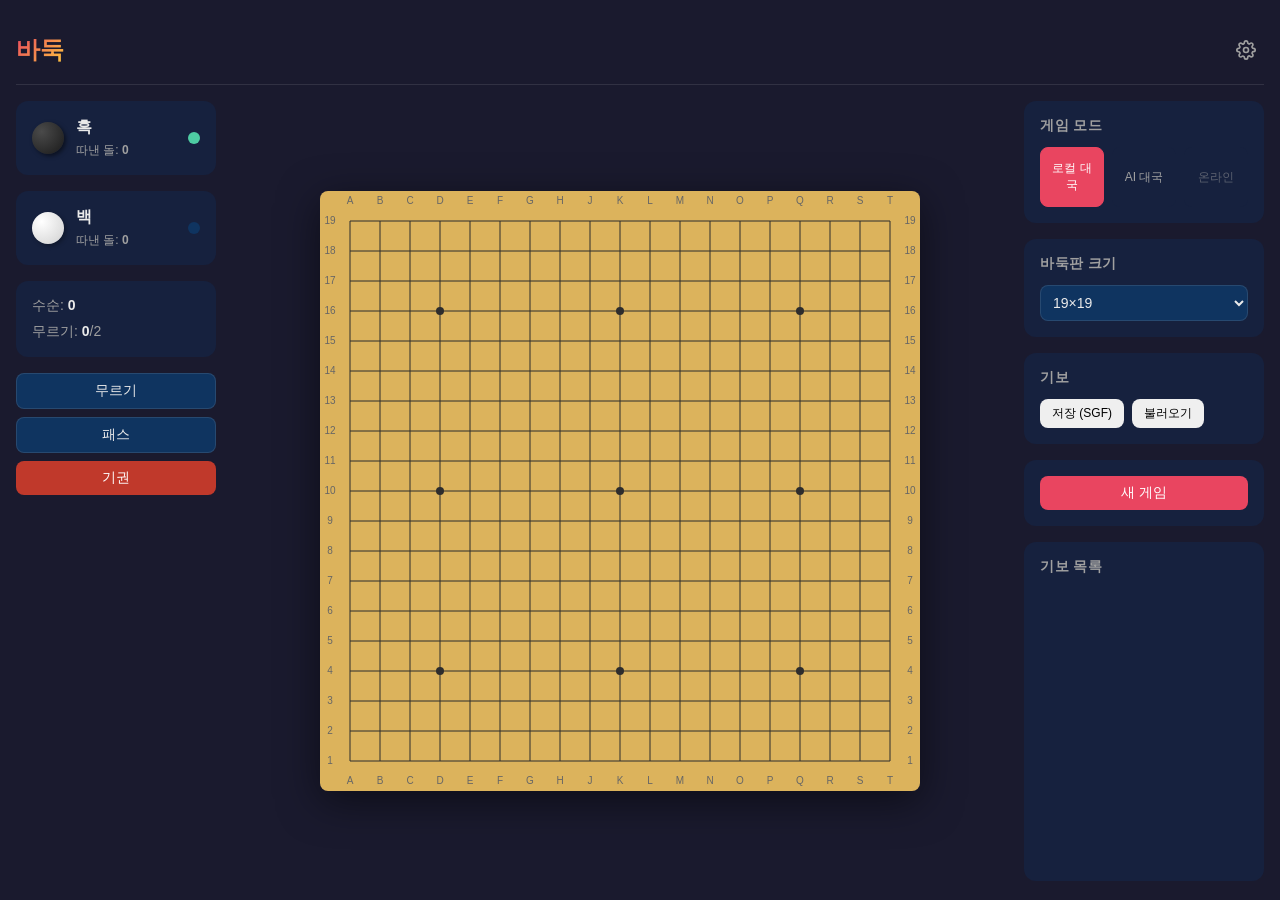
==== index.html @ ccc7e531 "Improve stone and capture sounds with Web Audio API - Replace basic audio file with Web Audio API sy" ====
<!DOCTYPE html>
<html lang="ko">
<head>
    <meta charset="UTF-8">
    <meta name="viewport" content="width=device-width, initial-scale=1.0">
    <title>바둑 - Baduk Online</title>
    <link rel="stylesheet" href="styles.css">
</head>
<body>
    <div class="container">
        <!-- Header -->
        <header class="header">
            <h1>바둑</h1>
            <div class="header-actions">
                <button id="btn-settings" class="btn btn-icon" title="설정">
                    <svg width="20" height="20" viewBox="0 0 24 24" fill="none" stroke="currentColor" stroke-width="2">
                        <circle cx="12" cy="12" r="3"></circle>
                        <path d="M19.4 15a1.65 1.65 0 0 0 .33 1.82l.06.06a2 2 0 0 1 0 2.83 2 2 0 0 1-2.83 0l-.06-.06a1.65 1.65 0 0 0-1.82-.33 1.65 1.65 0 0 0-1 1.51V21a2 2 0 0 1-2 2 2 2 0 0 1-2-2v-.09A1.65 1.65 0 0 0 9 19.4a1.65 1.65 0 0 0-1.82.33l-.06.06a2 2 0 0 1-2.83 0 2 2 0 0 1 0-2.83l.06-.06a1.65 1.65 0 0 0 .33-1.82 1.65 1.65 0 0 0-1.51-1H3a2 2 0 0 1-2-2 2 2 0 0 1 2-2h.09A1.65 1.65 0 0 0 4.6 9a1.65 1.65 0 0 0-.33-1.82l-.06-.06a2 2 0 0 1 0-2.83 2 2 0 0 1 2.83 0l.06.06a1.65 1.65 0 0 0 1.82.33H9a1.65 1.65 0 0 0 1-1.51V3a2 2 0 0 1 2-2 2 2 0 0 1 2 2v.09a1.65 1.65 0 0 0 1 1.51 1.65 1.65 0 0 0 1.82-.33l.06-.06a2 2 0 0 1 2.83 0 2 2 0 0 1 0 2.83l-.06.06a1.65 1.65 0 0 0-.33 1.82V9a1.65 1.65 0 0 0 1.51 1H21a2 2 0 0 1 2 2 2 2 0 0 1-2 2h-.09a1.65 1.65 0 0 0-1.51 1z"></path>
                    </svg>
                </button>
            </div>
        </header>

        <!-- Main Game Area -->
        <main class="main">
            <!-- Game Info Panel -->
            <aside class="panel panel-left">
                <div class="player-card player-black">
                    <div class="stone stone-black"></div>
                    <div class="player-info">
                        <span class="player-name">흑</span>
                        <span class="player-captures">따낸 돌: <strong id="black-captures">0</strong></span>
                    </div>
                    <div class="turn-indicator" id="black-turn"></div>
                </div>

                <div class="player-card player-white">
                    <div class="stone stone-white"></div>
                    <div class="player-info">
                        <span class="player-name">백</span>
                        <span class="player-captures">따낸 돌: <strong id="white-captures">0</strong></span>
                    </div>
                    <div class="turn-indicator" id="white-turn"></div>
                </div>

                <div class="game-info">
                    <p>수순: <strong id="move-count">0</strong></p>
                    <p>무르기: <strong id="undo-count">0</strong>/2</p>
                </div>

                <div class="game-actions">
                    <button id="btn-undo" class="btn btn-secondary">무르기</button>
                    <button id="btn-pass" class="btn btn-secondary">패스</button>
                    <button id="btn-resign" class="btn btn-danger">기권</button>
                </div>
            </aside>

            <!-- Board Container -->
            <div class="board-container">
                <canvas id="board-canvas"></canvas>
                <div id="board-overlay" class="board-overlay"></div>
            </div>

            <!-- Right Panel -->
            <aside class="panel panel-right">
                <div class="panel-section">
                    <h3>게임 모드</h3>
                    <div class="mode-buttons">
                        <button id="mode-local" class="btn btn-mode active">로컬 대국</button>
                        <button id="mode-ai" class="btn btn-mode">AI 대국</button>
                        <button id="mode-online" class="btn btn-mode" disabled>온라인</button>
                    </div>
                </div>

                <div class="panel-section">
                    <h3>바둑판 크기</h3>
                    <select id="board-size" class="select">
                        <option value="7">7×7</option>
                        <option value="9">9×9</option>
                        <option value="11">11×11</option>
                        <option value="13">13×13</option>
                        <option value="15">15×15</option>
                        <option value="17">17×17</option>
                        <option value="19" selected>19×19</option>
                    </select>
                </div>

                <div class="panel-section" id="ai-settings" style="display: none;">
                    <h3>AI 설정</h3>
                    <label class="label">난이도</label>
                    <select id="ai-level" class="select">
                        <option value="1">초급</option>
                        <option value="2">중급</option>
                        <option value="3">고급</option>
                    </select>
                    <label class="label">AI 색상</label>
                    <select id="ai-color" class="select">
                        <option value="white">백 (AI)</option>
                        <option value="black">흑 (AI)</option>
                    </select>
                </div>

                <div class="panel-section">
                    <h3>기보</h3>
                    <div class="sgf-actions">
                        <button id="btn-save-sgf" class="btn btn-sm">저장 (SGF)</button>
                        <button id="btn-load-sgf" class="btn btn-sm">불러오기</button>
                        <input type="file" id="sgf-file-input" accept=".sgf" style="display: none;">
                    </div>
                </div>

                <div class="panel-section">
                    <button id="btn-new-game" class="btn btn-primary btn-full">새 게임</button>
                </div>

                <!-- Move History -->
                <div class="panel-section move-history">
                    <h3>기보 목록</h3>
                    <div id="move-list" class="move-list"></div>
                </div>
            </aside>
        </main>

        <!-- Settings Modal -->
        <div id="settings-modal" class="modal">
            <div class="modal-content">
                <div class="modal-header">
                    <h2>설정</h2>
                    <button class="btn-close" id="close-settings">&times;</button>
                </div>
                <div class="modal-body">
                    <div class="setting-item">
                        <label>보드 테마</label>
                        <select id="board-theme" class="select">
                            <option value="classic">클래식</option>
                            <option value="dark">다크</option>
                            <option value="wood">원목</option>
                        </select>
                    </div>
                    <div class="setting-item">
                        <label>소리</label>
                        <input type="checkbox" id="sound-enabled" checked>
                    </div>
                    <div class="setting-item">
                        <label>좌표 표시</label>
                        <input type="checkbox" id="show-coordinates" checked>
                    </div>
                    <div class="setting-item">
                        <label>마지막 수 표시</label>
                        <input type="checkbox" id="show-last-move" checked>
                    </div>
                </div>
            </div>
        </div>

        <!-- Game Over Modal -->
        <div id="gameover-modal" class="modal">
            <div class="modal-content">
                <div class="modal-header">
                    <h2>게임 종료</h2>
                </div>
                <div class="modal-body">
                    <p id="gameover-message"></p>
                    <div class="score-display">
                        <div class="score-item">
                            <span class="stone stone-black"></span>
                            <span>흑: <strong id="black-score">0</strong></span>
                        </div>
                        <div class="score-item">
                            <span class="stone stone-white"></span>
                            <span>백: <strong id="white-score">0</strong></span>
                        </div>
                    </div>
                </div>
                <div class="modal-footer">
                    <button id="btn-rematch" class="btn btn-primary">다시 하기</button>
                    <button id="btn-close-gameover" class="btn btn-secondary">닫기</button>
                </div>
            </div>
        </div>

        <!-- Ad Modal (for undo > 2) -->
        <div id="ad-modal" class="modal">
            <div class="modal-content modal-ad">
                <div class="modal-header">
                    <h2>광고</h2>
                </div>
                <div class="modal-body">
                    <div class="ad-placeholder">
                        <p>광고 영역</p>
                        <p class="ad-timer">무르기까지 <span id="ad-countdown">5</span>초</p>
                    </div>
                </div>
            </div>
        </div>
    </div>

    <script src="js/game.js"></script>
    <script src="js/ai.js"></script>
    <script src="js/sgf.js"></script>
    <script src="js/online.js"></script>
    <script src="js/app.js"></script>
</body>
</html>
---- styles.css ----
/* Reset & Base */
* {
    margin: 0;
    padding: 0;
    box-sizing: border-box;
}

:root {
    --bg-primary: #1a1a2e;
    --bg-secondary: #16213e;
    --bg-card: #0f3460;
    --text-primary: #eaeaea;
    --text-secondary: #a0a0a0;
    --accent: #e94560;
    --accent-hover: #ff6b6b;
    --success: #4ecca3;
    --warning: #ffc93c;
    --board-color: #dcb35c;
    --board-line: #2d2d2d;
    --stone-black: #1a1a1a;
    --stone-white: #f5f5f5;
}

body {
    font-family: -apple-system, BlinkMacSystemFont, 'Segoe UI', Roboto, sans-serif;
    background: var(--bg-primary);
    color: var(--text-primary);
    min-height: 100vh;
    overflow-x: hidden;
}

.container {
    max-width: 1400px;
    margin: 0 auto;
    padding: 1rem;
}

/* Header */
.header {
    display: flex;
    justify-content: space-between;
    align-items: center;
    padding: 1rem 0;
    border-bottom: 1px solid rgba(255,255,255,0.1);
    margin-bottom: 1rem;
}

.header h1 {
    font-size: 1.5rem;
    font-weight: 700;
    background: linear-gradient(135deg, var(--accent), var(--warning));
    -webkit-background-clip: text;
    -webkit-text-fill-color: transparent;
    background-clip: text;
}

/* Buttons */
.btn {
    padding: 0.5rem 1rem;
    border: none;
    border-radius: 8px;
    font-size: 0.875rem;
    font-weight: 500;
    cursor: pointer;
    transition: all 0.2s ease;
    display: inline-flex;
    align-items: center;
    justify-content: center;
    gap: 0.5rem;
}

.btn-primary {
    background: var(--accent);
    color: white;
}

.btn-primary:hover {
    background: var(--accent-hover);
    transform: translateY(-1px);
}

.btn-secondary {
    background: var(--bg-card);
    color: var(--text-primary);
    border: 1px solid rgba(255,255,255,0.1);
}

.btn-secondary:hover {
    background: rgba(255,255,255,0.1);
}

.btn-danger {
    background: #c0392b;
    color: white;
}

.btn-danger:hover {
    background: #e74c3c;
}

.btn-icon {
    background: transparent;
    color: var(--text-secondary);
    padding: 0.5rem;
}

.btn-icon:hover {
    color: var(--text-primary);
}

.btn-mode {
    background: var(--bg-secondary);
    color: var(--text-secondary);
    border: 1px solid transparent;
    flex: 1;
    padding: 0.75rem 0.5rem;
    font-size: 0.75rem;
}

.btn-mode.active {
    background: var(--accent);
    color: white;
    border-color: var(--accent);
}

.btn-mode:disabled {
    opacity: 0.5;
    cursor: not-allowed;
}

.btn-sm {
    padding: 0.375rem 0.75rem;
    font-size: 0.75rem;
}

.btn-full {
    width: 100%;
}

/* Main Layout */
.main {
    display: grid;
    grid-template-columns: 200px 1fr 240px;
    gap: 1.5rem;
    min-height: calc(100vh - 120px);
}

@media (max-width: 1024px) {
    .main {
        grid-template-columns: 1fr;
    }

    .panel-left, .panel-right {
        order: 1;
    }

    .board-container {
        order: 0;
    }
}

/* Panels */
.panel {
    display: flex;
    flex-direction: column;
    gap: 1rem;
}

.panel-section {
    background: var(--bg-secondary);
    border-radius: 12px;
    padding: 1rem;
}

.panel-section h3 {
    font-size: 0.875rem;
    color: var(--text-secondary);
    margin-bottom: 0.75rem;
    text-transform: uppercase;
    letter-spacing: 0.5px;
}

/* Player Cards */
.player-card {
    display: flex;
    align-items: center;
    gap: 0.75rem;
    padding: 1rem;
    background: var(--bg-secondary);
    border-radius: 12px;
    position: relative;
}

.player-card.active {
    border: 2px solid var(--accent);
}

.stone {
    width: 32px;
    height: 32px;
    border-radius: 50%;
    flex-shrink: 0;
}

.stone-black {
    background: radial-gradient(circle at 30% 30%, #4a4a4a, var(--stone-black));
    box-shadow: 2px 2px 4px rgba(0,0,0,0.5);
}

.stone-white {
    background: radial-gradient(circle at 30% 30%, #ffffff, #d0d0d0);
    box-shadow: 2px 2px 4px rgba(0,0,0,0.3);
}

.player-info {
    display: flex;
    flex-direction: column;
    gap: 0.25rem;
}

.player-name {
    font-weight: 600;
    font-size: 1rem;
}

.player-captures {
    font-size: 0.75rem;
    color: var(--text-secondary);
}

.turn-indicator {
    position: absolute;
    right: 1rem;
    width: 12px;
    height: 12px;
    border-radius: 50%;
    background: var(--bg-card);
}

.turn-indicator.active {
    background: var(--success);
    animation: pulse 1.5s ease-in-out infinite;
}

@keyframes pulse {
    0%, 100% { opacity: 1; }
    50% { opacity: 0.5; }
}

/* Game Info */
.game-info {
    background: var(--bg-secondary);
    border-radius: 12px;
    padding: 1rem;
}

.game-info p {
    font-size: 0.875rem;
    color: var(--text-secondary);
    margin-bottom: 0.5rem;
}

.game-info p:last-child {
    margin-bottom: 0;
}

.game-info strong {
    color: var(--text-primary);
}

/* Game Actions */
.game-actions {
    display: flex;
    flex-direction: column;
    gap: 0.5rem;
}

/* Mode Buttons */
.mode-buttons {
    display: flex;
    gap: 0.5rem;
}

/* Select */
.select {
    width: 100%;
    padding: 0.5rem;
    background: var(--bg-card);
    border: 1px solid rgba(255,255,255,0.1);
    border-radius: 8px;
    color: var(--text-primary);
    font-size: 0.875rem;
    cursor: pointer;
}

.select:focus {
    outline: none;
    border-color: var(--accent);
}

.label {
    display: block;
    font-size: 0.75rem;
    color: var(--text-secondary);
    margin-bottom: 0.5rem;
    margin-top: 0.75rem;
}

/* SGF Actions */
.sgf-actions {
    display: flex;
    gap: 0.5rem;
}

/* Move History */
.move-history {
    flex: 1;
    min-height: 200px;
    max-height: 400px;
}

.move-list {
    max-height: 300px;
    overflow-y: auto;
    font-family: 'Consolas', monospace;
    font-size: 0.75rem;
    line-height: 1.6;
    color: var(--text-secondary);
}

.move-list .move-item {
    padding: 0.25rem 0.5rem;
    border-radius: 4px;
    cursor: pointer;
}

.move-list .move-item:hover {
    background: rgba(255,255,255,0.05);
}

.move-list .move-item.black {
    color: #888;
}

.move-list .move-item.white {
    color: #ccc;
}

/* Board Container */
.board-container {
    display: flex;
    justify-content: center;
    align-items: center;
    position: relative;
}

#board-canvas {
    border-radius: 8px;
    box-shadow: 0 10px 40px rgba(0,0,0,0.5);
}

.board-overlay {
    position: absolute;
    top: 0;
    left: 0;
    width: 100%;
    height: 100%;
    pointer-events: none;
}

/* Modals */
.modal {
    display: none;
    position: fixed;
    top: 0;
    left: 0;
    width: 100%;
    height: 100%;
    background: rgba(0,0,0,0.7);
    z-index: 1000;
    justify-content: center;
    align-items: center;
}

.modal.show {
    display: flex;
}

.modal-content {
    background: var(--bg-secondary);
    border-radius: 16px;
    width: 90%;
    max-width: 400px;
    overflow: hidden;
}

.modal-header {
    display: flex;
    justify-content: space-between;
    align-items: center;
    padding: 1rem 1.5rem;
    border-bottom: 1px solid rgba(255,255,255,0.1);
}

.modal-header h2 {
    font-size: 1.125rem;
}

.btn-close {
    background: none;
    border: none;
    color: var(--text-secondary);
    font-size: 1.5rem;
    cursor: pointer;
    line-height: 1;
}

.btn-close:hover {
    color: var(--text-primary);
}

.modal-body {
    padding: 1.5rem;
}

.modal-footer {
    padding: 1rem 1.5rem;
    border-top: 1px solid rgba(255,255,255,0.1);
    display: flex;
    gap: 0.75rem;
    justify-content: flex-end;
}

/* Settings */
.setting-item {
    display: flex;
    justify-content: space-between;
    align-items: center;
    padding: 0.75rem 0;
    border-bottom: 1px solid rgba(255,255,255,0.05);
}

.setting-item:last-child {
    border-bottom: none;
}

.setting-item label {
    font-size: 0.875rem;
}

.setting-item .select {
    width: auto;
    min-width: 120px;
}

.setting-item input[type="checkbox"] {
    width: 20px;
    height: 20px;
    cursor: pointer;
}

/* Score Display */
.score-display {
    display: flex;
    justify-content: center;
    gap: 3rem;
    margin-top: 1.5rem;
}

.score-item {
    display: flex;
    align-items: center;
    gap: 0.75rem;
    font-size: 1.125rem;
}

.score-item .stone {
    width: 24px;
    height: 24px;
}

/* Ad Modal */
.modal-ad {
    max-width: 500px;
}

.ad-placeholder {
    background: var(--bg-card);
    border-radius: 8px;
    padding: 3rem;
    text-align: center;
    min-height: 200px;
    display: flex;
    flex-direction: column;
    justify-content: center;
    align-items: center;
    gap: 1rem;
}

.ad-placeholder p {
    color: var(--text-secondary);
}

.ad-timer {
    font-size: 1.25rem;
    color: var(--accent);
}

/* Scrollbar */
::-webkit-scrollbar {
    width: 6px;
}

::-webkit-scrollbar-track {
    background: var(--bg-primary);
}

::-webkit-scrollbar-thumb {
    background: var(--bg-card);
    border-radius: 3px;
}

::-webkit-scrollbar-thumb:hover {
    background: rgba(255,255,255,0.2);
}

/* Responsive */
@media (max-width: 768px) {
    .container {
        padding: 0.5rem;
    }

    .main {
        gap: 1rem;
    }

    .panel-section {
        padding: 0.75rem;
    }

    .player-card {
        padding: 0.75rem;
    }
}
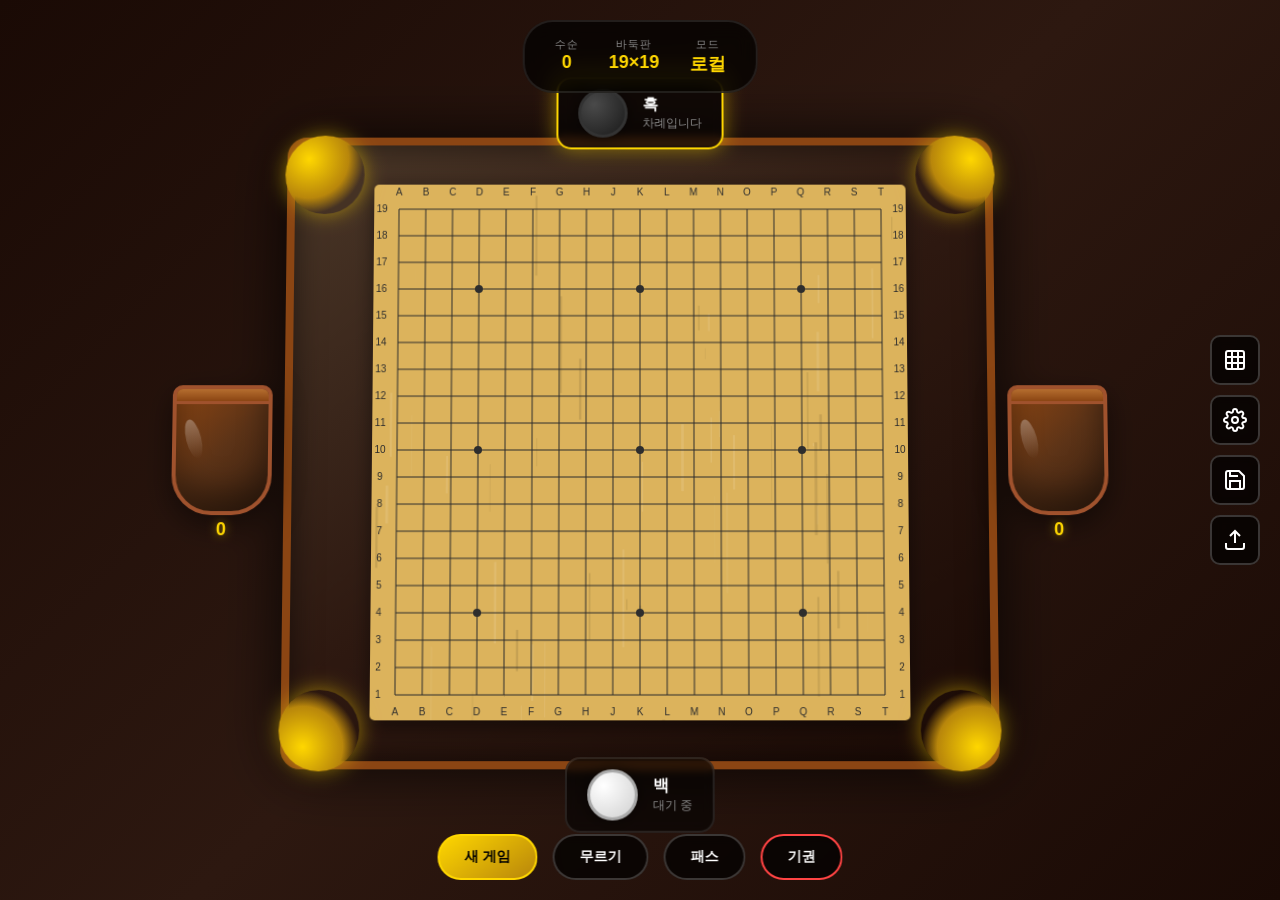
==== commit 08e77c35: "Major redesign: Hearthstone-style board with premium skins Features: - New fantasy-style game board " ====
--- a/index.html
+++ b/index.html
@@ -3,197 +3,212 @@
 <head>
     <meta charset="UTF-8">
     <meta name="viewport" content="width=device-width, initial-scale=1.0">
-    <title>바둑 - Baduk Online</title>
+    <title>바둑 - Premium Board Collection</title>
     <link rel="stylesheet" href="styles.css">
 </head>
 <body>
-    <div class="container">
-        <!-- Header -->
-        <header class="header">
-            <h1>바둑</h1>
-            <div class="header-actions">
-                <button id="btn-settings" class="btn btn-icon" title="설정">
-                    <svg width="20" height="20" viewBox="0 0 24 24" fill="none" stroke="currentColor" stroke-width="2">
-                        <circle cx="12" cy="12" r="3"></circle>
-                        <path d="M19.4 15a1.65 1.65 0 0 0 .33 1.82l.06.06a2 2 0 0 1 0 2.83 2 2 0 0 1-2.83 0l-.06-.06a1.65 1.65 0 0 0-1.82-.33 1.65 1.65 0 0 0-1 1.51V21a2 2 0 0 1-2 2 2 2 0 0 1-2-2v-.09A1.65 1.65 0 0 0 9 19.4a1.65 1.65 0 0 0-1.82.33l-.06.06a2 2 0 0 1-2.83 0 2 2 0 0 1 0-2.83l.06-.06a1.65 1.65 0 0 0 .33-1.82 1.65 1.65 0 0 0-1.51-1H3a2 2 0 0 1-2-2 2 2 0 0 1 2-2h.09A1.65 1.65 0 0 0 4.6 9a1.65 1.65 0 0 0-.33-1.82l-.06-.06a2 2 0 0 1 0-2.83 2 2 0 0 1 2.83 0l.06.06a1.65 1.65 0 0 0 1.82.33H9a1.65 1.65 0 0 0 1-1.51V3a2 2 0 0 1 2-2 2 2 0 0 1 2 2v.09a1.65 1.65 0 0 0 1 1.51 1.65 1.65 0 0 0 1.82-.33l.06-.06a2 2 0 0 1 2.83 0 2 2 0 0 1 0 2.83l-.06.06a1.65 1.65 0 0 0-.33 1.82V9a1.65 1.65 0 0 0 1.51 1H21a2 2 0 0 1 2 2 2 2 0 0 1-2 2h-.09a1.65 1.65 0 0 0-1.51 1z"></path>
-                    </svg>
-                </button>
-            </div>
-        </header>
-
-        <!-- Main Game Area -->
-        <main class="main">
-            <!-- Game Info Panel -->
-            <aside class="panel panel-left">
-                <div class="player-card player-black">
-                    <div class="stone stone-black"></div>
-                    <div class="player-info">
-                        <span class="player-name">흑</span>
-                        <span class="player-captures">따낸 돌: <strong id="black-captures">0</strong></span>
+    <!-- 게임 정보 바 -->
+    <div class="game-info-bar">
+        <div class="info-item">
+            <div class="info-label">수순</div>
+            <div class="info-value" id="move-count">0</div>
+        </div>
+        <div class="info-item">
+            <div class="info-label">바둑판</div>
+            <div class="info-value" id="board-size-display">19×19</div>
+        </div>
+        <div class="info-item">
+            <div class="info-label">모드</div>
+            <div class="info-value" id="game-mode-display">로컬</div>
+        </div>
+    </div>
+
+    <!-- 메인 게임 컨테이너 -->
+    <div class="game-container">
+        <div class="board-frame theme-classic" id="board-frame">
+            <!-- 코너 장식 -->
+            <div class="corner-decoration corner-tl"></div>
+            <div class="corner-decoration corner-tr"></div>
+            <div class="corner-decoration corner-bl"></div>
+            <div class="corner-decoration corner-br"></div>
+
+            <!-- 흑 플레이어 (위) -->
+            <div class="player-area black active" id="player-black">
+                <div class="player-avatar stone-black"></div>
+                <div class="player-info">
+                    <div class="player-name">흑</div>
+                    <div class="player-status" id="black-status">차례입니다</div>
+                </div>
+            </div>
+
+            <!-- 백 플레이어 (아래) -->
+            <div class="player-area white" id="player-white">
+                <div class="player-avatar stone-white"></div>
+                <div class="player-info">
+                    <div class="player-name">백</div>
+                    <div class="player-status" id="white-status">대기 중</div>
+                </div>
+            </div>
+
+            <!-- 흑이 잡은 돌 항아리 (왼쪽 - 백돌) -->
+            <div class="capture-jar left" id="jar-black" title="클릭하여 상호작용">
+                <div class="jar-body">
+                    <div class="jar-rim"></div>
+                    <div class="jar-shine"></div>
+                    <div class="captured-stones-container" id="captured-white"></div>
+                </div>
+                <div class="capture-count" id="black-captures">0</div>
+            </div>
+
+            <!-- 백이 잡은 돌 항아리 (오른쪽 - 흑돌) -->
+            <div class="capture-jar right" id="jar-white" title="클릭하여 상호작용">
+                <div class="jar-body">
+                    <div class="jar-rim"></div>
+                    <div class="jar-shine"></div>
+                    <div class="captured-stones-container" id="captured-black"></div>
+                </div>
+                <div class="capture-count" id="white-captures">0</div>
+            </div>
+
+            <!-- 바둑판 캔버스 -->
+            <div class="board-canvas-wrapper">
+                <canvas id="board-canvas"></canvas>
+            </div>
+        </div>
+    </div>
+
+    <!-- 사이드 패널 (오른쪽) -->
+    <div class="side-panel">
+        <button class="panel-btn" id="btn-boards" title="보드 스킨">
+            <svg viewBox="0 0 24 24" fill="none" stroke="currentColor" stroke-width="2">
+                <rect x="3" y="3" width="18" height="18" rx="2"/>
+                <line x1="3" y1="9" x2="21" y2="9"/>
+                <line x1="3" y1="15" x2="21" y2="15"/>
+                <line x1="9" y1="3" x2="9" y2="21"/>
+                <line x1="15" y1="3" x2="15" y2="21"/>
+            </svg>
+        </button>
+        <button class="panel-btn" id="btn-settings" title="설정">
+            <svg viewBox="0 0 24 24" fill="none" stroke="currentColor" stroke-width="2">
+                <circle cx="12" cy="12" r="3"/>
+                <path d="M19.4 15a1.65 1.65 0 0 0 .33 1.82l.06.06a2 2 0 0 1 0 2.83 2 2 0 0 1-2.83 0l-.06-.06a1.65 1.65 0 0 0-1.82-.33 1.65 1.65 0 0 0-1 1.51V21a2 2 0 0 1-2 2 2 2 0 0 1-2-2v-.09A1.65 1.65 0 0 0 9 19.4a1.65 1.65 0 0 0-1.82.33l-.06.06a2 2 0 0 1-2.83 0 2 2 0 0 1 0-2.83l.06-.06a1.65 1.65 0 0 0 .33-1.82 1.65 1.65 0 0 0-1.51-1H3a2 2 0 0 1-2-2 2 2 0 0 1 2-2h.09A1.65 1.65 0 0 0 4.6 9a1.65 1.65 0 0 0-.33-1.82l-.06-.06a2 2 0 0 1 0-2.83 2 2 0 0 1 2.83 0l.06.06a1.65 1.65 0 0 0 1.82.33H9a1.65 1.65 0 0 0 1-1.51V3a2 2 0 0 1 2-2 2 2 0 0 1 2 2v.09a1.65 1.65 0 0 0 1 1.51 1.65 1.65 0 0 0 1.82-.33l.06-.06a2 2 0 0 1 2.83 0 2 2 0 0 1 0 2.83l-.06.06a1.65 1.65 0 0 0-.33 1.82V9a1.65 1.65 0 0 0 1.51 1H21a2 2 0 0 1 2 2 2 2 0 0 1-2 2h-.09a1.65 1.65 0 0 0-1.51 1z"/>
+            </svg>
+        </button>
+        <button class="panel-btn" id="btn-save" title="기보 저장">
+            <svg viewBox="0 0 24 24" fill="none" stroke="currentColor" stroke-width="2">
+                <path d="M19 21H5a2 2 0 0 1-2-2V5a2 2 0 0 1 2-2h11l5 5v11a2 2 0 0 1-2 2z"/>
+                <polyline points="17 21 17 13 7 13 7 21"/>
+                <polyline points="7 3 7 8 15 8"/>
+            </svg>
+        </button>
+        <button class="panel-btn" id="btn-load" title="기보 불러오기">
+            <svg viewBox="0 0 24 24" fill="none" stroke="currentColor" stroke-width="2">
+                <path d="M21 15v4a2 2 0 0 1-2 2H5a2 2 0 0 1-2-2v-4"/>
+                <polyline points="17 8 12 3 7 8"/>
+                <line x1="12" y1="3" x2="12" y2="15"/>
+            </svg>
+        </button>
+        <input type="file" id="sgf-file-input" accept=".sgf" style="display: none;">
+    </div>
+
+    <!-- 설정 패널 (왼쪽) -->
+    <div class="settings-panel" id="settings-panel">
+        <div class="setting-group">
+            <label class="setting-label">바둑판 크기</label>
+            <select id="board-size" class="setting-select">
+                <option value="9">9×9</option>
+                <option value="13">13×13</option>
+                <option value="19" selected>19×19</option>
+            </select>
+        </div>
+        <div class="setting-group">
+            <label class="setting-label">게임 모드</label>
+            <select id="game-mode" class="setting-select">
+                <option value="local">로컬 대국</option>
+                <option value="ai">AI 대국</option>
+            </select>
+        </div>
+        <div class="setting-group" id="ai-settings" style="display: none;">
+            <label class="setting-label">AI 난이도</label>
+            <select id="ai-level" class="setting-select">
+                <option value="1">초급</option>
+                <option value="2" selected>중급</option>
+                <option value="3">고급</option>
+            </select>
+        </div>
+        <div class="setting-group">
+            <label class="setting-label">
+                <input type="checkbox" id="sound-enabled" checked> 소리
+            </label>
+        </div>
+    </div>
+
+    <!-- 게임 컨트롤 버튼 -->
+    <div class="game-controls">
+        <button class="control-btn primary" id="btn-new-game">새 게임</button>
+        <button class="control-btn" id="btn-undo">무르기</button>
+        <button class="control-btn" id="btn-pass">패스</button>
+        <button class="control-btn danger" id="btn-resign">기권</button>
+    </div>
+
+    <!-- 보드 선택 모달 -->
+    <div class="modal-overlay" id="board-modal">
+        <div class="modal-content">
+            <div class="modal-header">
+                <h2 class="modal-title">보드 스킨 선택</h2>
+                <button class="modal-close" id="close-board-modal">&times;</button>
+            </div>
+            <div class="board-grid" id="board-grid">
+                <!-- JavaScript에서 동적 생성 -->
+            </div>
+        </div>
+    </div>
+
+    <!-- 게임 종료 모달 -->
+    <div class="modal-overlay" id="gameover-modal">
+        <div class="modal-content" style="text-align: center; max-width: 400px;">
+            <div class="modal-header" style="justify-content: center;">
+                <h2 class="modal-title">게임 종료</h2>
+            </div>
+            <div style="padding: 20px;">
+                <p id="gameover-message" style="font-size: 24px; margin-bottom: 20px;"></p>
+                <div style="display: flex; justify-content: center; gap: 40px; margin-bottom: 30px;">
+                    <div>
+                        <div class="player-avatar stone-black" style="margin: 0 auto 10px;"></div>
+                        <div style="color: #888;">흑</div>
+                        <div style="font-size: 28px; font-weight: bold; color: #ffd700;" id="black-score">0</div>
                     </div>
-                    <div class="turn-indicator" id="black-turn"></div>
-                </div>
-
-                <div class="player-card player-white">
-                    <div class="stone stone-white"></div>
-                    <div class="player-info">
-                        <span class="player-name">백</span>
-                        <span class="player-captures">따낸 돌: <strong id="white-captures">0</strong></span>
+                    <div>
+                        <div class="player-avatar stone-white" style="margin: 0 auto 10px;"></div>
+                        <div style="color: #888;">백</div>
+                        <div style="font-size: 28px; font-weight: bold; color: #ffd700;" id="white-score">0</div>
                     </div>
-                    <div class="turn-indicator" id="white-turn"></div>
-                </div>
-
-                <div class="game-info">
-                    <p>수순: <strong id="move-count">0</strong></p>
-                    <p>무르기: <strong id="undo-count">0</strong>/2</p>
-                </div>
-
-                <div class="game-actions">
-                    <button id="btn-undo" class="btn btn-secondary">무르기</button>
-                    <button id="btn-pass" class="btn btn-secondary">패스</button>
-                    <button id="btn-resign" class="btn btn-danger">기권</button>
-                </div>
-            </aside>
-
-            <!-- Board Container -->
-            <div class="board-container">
-                <canvas id="board-canvas"></canvas>
-                <div id="board-overlay" class="board-overlay"></div>
-            </div>
-
-            <!-- Right Panel -->
-            <aside class="panel panel-right">
-                <div class="panel-section">
-                    <h3>게임 모드</h3>
-                    <div class="mode-buttons">
-                        <button id="mode-local" class="btn btn-mode active">로컬 대국</button>
-                        <button id="mode-ai" class="btn btn-mode">AI 대국</button>
-                        <button id="mode-online" class="btn btn-mode" disabled>온라인</button>
-                    </div>
-                </div>
-
-                <div class="panel-section">
-                    <h3>바둑판 크기</h3>
-                    <select id="board-size" class="select">
-                        <option value="7">7×7</option>
-                        <option value="9">9×9</option>
-                        <option value="11">11×11</option>
-                        <option value="13">13×13</option>
-                        <option value="15">15×15</option>
-                        <option value="17">17×17</option>
-                        <option value="19" selected>19×19</option>
-                    </select>
-                </div>
-
-                <div class="panel-section" id="ai-settings" style="display: none;">
-                    <h3>AI 설정</h3>
-                    <label class="label">난이도</label>
-                    <select id="ai-level" class="select">
-                        <option value="1">초급</option>
-                        <option value="2">중급</option>
-                        <option value="3">고급</option>
-                    </select>
-                    <label class="label">AI 색상</label>
-                    <select id="ai-color" class="select">
-                        <option value="white">백 (AI)</option>
-                        <option value="black">흑 (AI)</option>
-                    </select>
-                </div>
-
-                <div class="panel-section">
-                    <h3>기보</h3>
-                    <div class="sgf-actions">
-                        <button id="btn-save-sgf" class="btn btn-sm">저장 (SGF)</button>
-                        <button id="btn-load-sgf" class="btn btn-sm">불러오기</button>
-                        <input type="file" id="sgf-file-input" accept=".sgf" style="display: none;">
-                    </div>
-                </div>
-
-                <div class="panel-section">
-                    <button id="btn-new-game" class="btn btn-primary btn-full">새 게임</button>
-                </div>
-
-                <!-- Move History -->
-                <div class="panel-section move-history">
-                    <h3>기보 목록</h3>
-                    <div id="move-list" class="move-list"></div>
-                </div>
-            </aside>
-        </main>
-
-        <!-- Settings Modal -->
-        <div id="settings-modal" class="modal">
-            <div class="modal-content">
-                <div class="modal-header">
-                    <h2>설정</h2>
-                    <button class="btn-close" id="close-settings">&times;</button>
-                </div>
-                <div class="modal-body">
-                    <div class="setting-item">
-                        <label>보드 테마</label>
-                        <select id="board-theme" class="select">
-                            <option value="classic">클래식</option>
-                            <option value="dark">다크</option>
-                            <option value="wood">원목</option>
-                        </select>
-                    </div>
-                    <div class="setting-item">
-                        <label>소리</label>
-                        <input type="checkbox" id="sound-enabled" checked>
-                    </div>
-                    <div class="setting-item">
-                        <label>좌표 표시</label>
-                        <input type="checkbox" id="show-coordinates" checked>
-                    </div>
-                    <div class="setting-item">
-                        <label>마지막 수 표시</label>
-                        <input type="checkbox" id="show-last-move" checked>
-                    </div>
-                </div>
-            </div>
-        </div>
-
-        <!-- Game Over Modal -->
-        <div id="gameover-modal" class="modal">
-            <div class="modal-content">
-                <div class="modal-header">
-                    <h2>게임 종료</h2>
-                </div>
-                <div class="modal-body">
-                    <p id="gameover-message"></p>
-                    <div class="score-display">
-                        <div class="score-item">
-                            <span class="stone stone-black"></span>
-                            <span>흑: <strong id="black-score">0</strong></span>
-                        </div>
-                        <div class="score-item">
-                            <span class="stone stone-white"></span>
-                            <span>백: <strong id="white-score">0</strong></span>
-                        </div>
-                    </div>
-                </div>
-                <div class="modal-footer">
-                    <button id="btn-rematch" class="btn btn-primary">다시 하기</button>
-                    <button id="btn-close-gameover" class="btn btn-secondary">닫기</button>
-                </div>
-            </div>
-        </div>
-
-        <!-- Ad Modal (for undo > 2) -->
-        <div id="ad-modal" class="modal">
-            <div class="modal-content modal-ad">
-                <div class="modal-header">
-                    <h2>광고</h2>
-                </div>
-                <div class="modal-body">
-                    <div class="ad-placeholder">
-                        <p>광고 영역</p>
-                        <p class="ad-timer">무르기까지 <span id="ad-countdown">5</span>초</p>
-                    </div>
-                </div>
-            </div>
-        </div>
-    </div>
+                </div>
+                <div style="display: flex; gap: 15px; justify-content: center;">
+                    <button class="control-btn primary" id="btn-rematch">다시 하기</button>
+                    <button class="control-btn" id="btn-close-gameover">닫기</button>
+                </div>
+            </div>
+        </div>
+    </div>
+
+    <!-- 광고 모달 -->
+    <div class="modal-overlay" id="ad-modal">
+        <div class="modal-content" style="text-align: center; max-width: 400px;">
+            <div class="modal-header" style="justify-content: center;">
+                <h2 class="modal-title">광고</h2>
+            </div>
+            <div style="padding: 40px;">
+                <div style="background: rgba(255,255,255,0.1); padding: 60px 40px; border-radius: 10px; margin-bottom: 20px;">
+                    <p style="color: #888;">광고 영역</p>
+                </div>
+                <p style="color: #ffd700; font-size: 18px;">무르기까지 <span id="ad-countdown">5</span>초</p>
+            </div>
+        </div>
+    </div>
+
+    <!-- 토스트 알림 -->
+    <div class="toast" id="toast"></div>
 
     <script src="js/game.js"></script>
     <script src="js/ai.js"></script>
--- a/styles.css
+++ b/styles.css
@@ -1,544 +1,779 @@
-/* Reset & Base */
+/*
+ * 바둑 게임 - 하스스톤 스타일 UI
+ * Premium Board System
+ */
+
+:root {
+    --bg-dark: #1a0a05;
+    --bg-medium: #2d1810;
+    --gold: #ffd700;
+    --gold-dark: #b8860b;
+    --bronze: #cd7f32;
+    --wood-light: #deb887;
+    --wood-dark: #8b4513;
+}
+
 * {
     margin: 0;
     padding: 0;
     box-sizing: border-box;
 }
 
-:root {
-    --bg-primary: #1a1a2e;
-    --bg-secondary: #16213e;
-    --bg-card: #0f3460;
-    --text-primary: #eaeaea;
-    --text-secondary: #a0a0a0;
-    --accent: #e94560;
-    --accent-hover: #ff6b6b;
-    --success: #4ecca3;
-    --warning: #ffc93c;
-    --board-color: #dcb35c;
-    --board-line: #2d2d2d;
-    --stone-black: #1a1a1a;
-    --stone-white: #f5f5f5;
-}
-
 body {
-    font-family: -apple-system, BlinkMacSystemFont, 'Segoe UI', Roboto, sans-serif;
-    background: var(--bg-primary);
-    color: var(--text-primary);
+    font-family: 'Segoe UI', sans-serif;
+    background: linear-gradient(135deg, #1a0a05 0%, #2d1810 50%, #1a0a05 100%);
     min-height: 100vh;
+    color: #fff;
     overflow-x: hidden;
 }
 
-.container {
-    max-width: 1400px;
-    margin: 0 auto;
-    padding: 1rem;
-}
-
-/* Header */
-.header {
+/* ==================== 메인 레이아웃 ==================== */
+.game-container {
+    display: flex;
+    justify-content: center;
+    align-items: center;
+    min-height: 100vh;
+    padding: 20px;
+    perspective: 1000px;
+}
+
+/* ==================== 게임 보드 프레임 ==================== */
+.board-frame {
+    position: relative;
+    padding: 40px 80px;
+    border-radius: 20px;
+    box-shadow:
+        0 0 60px rgba(0,0,0,0.8),
+        inset 0 0 30px rgba(0,0,0,0.5);
+    transform: rotateX(2deg);
+    transition: all 0.5s ease;
+}
+
+/* 보드 테마들 */
+.board-frame.theme-classic {
+    background: linear-gradient(145deg, #4a3728 0%, #2d1810 50%, #1a0a05 100%);
+    border: 8px solid #8b4513;
+}
+
+.board-frame.theme-jade {
+    background: linear-gradient(145deg, #1a4a3a 0%, #0d2d24 50%, #051a14 100%);
+    border: 8px solid #2e8b57;
+}
+
+.board-frame.theme-dragon {
+    background: linear-gradient(145deg, #4a1a1a 0%, #2d0d0d 50%, #1a0505 100%);
+    border: 8px solid #8b0000;
+}
+
+.board-frame.theme-celestial {
+    background: linear-gradient(145deg, #1a1a4a 0%, #0d0d2d 50%, #05051a 100%);
+    border: 8px solid #4169e1;
+}
+
+.board-frame.theme-golden {
+    background: linear-gradient(145deg, #4a4a1a 0%, #2d2d0d 50%, #1a1a05 100%);
+    border: 8px solid #ffd700;
+}
+
+/* 코너 장식 */
+.corner-decoration {
+    position: absolute;
+    width: 80px;
+    height: 80px;
+    background-size: contain;
+    background-repeat: no-repeat;
+    pointer-events: none;
+    z-index: 10;
+}
+
+.corner-tl { top: -10px; left: -10px; }
+.corner-tr { top: -10px; right: -10px; transform: scaleX(-1); }
+.corner-bl { bottom: -10px; left: -10px; transform: scaleY(-1); }
+.corner-br { bottom: -10px; right: -10px; transform: scale(-1); }
+
+/* 클래식 테마 코너 */
+.theme-classic .corner-decoration {
+    background: radial-gradient(circle at 30% 30%, #ffd700 0%, #b8860b 50%, transparent 70%);
+    border-radius: 50%;
+    box-shadow: 0 0 20px rgba(255, 215, 0, 0.5);
+}
+
+/* 용 테마 코너 */
+.theme-dragon .corner-decoration {
+    background: radial-gradient(circle at 30% 30%, #ff4500 0%, #8b0000 50%, transparent 70%);
+    box-shadow: 0 0 20px rgba(255, 69, 0, 0.5);
+}
+
+/* 비취 테마 코너 */
+.theme-jade .corner-decoration {
+    background: radial-gradient(circle at 30% 30%, #00ff7f 0%, #2e8b57 50%, transparent 70%);
+    box-shadow: 0 0 20px rgba(0, 255, 127, 0.5);
+}
+
+/* 천상 테마 코너 */
+.theme-celestial .corner-decoration {
+    background: radial-gradient(circle at 30% 30%, #87ceeb 0%, #4169e1 50%, transparent 70%);
+    box-shadow: 0 0 20px rgba(135, 206, 235, 0.5);
+}
+
+/* 황금 테마 코너 */
+.theme-golden .corner-decoration {
+    background: radial-gradient(circle at 30% 30%, #fff8dc 0%, #ffd700 50%, transparent 70%);
+    box-shadow: 0 0 25px rgba(255, 215, 0, 0.7);
+}
+
+/* ==================== 플레이어 영역 ==================== */
+.player-area {
+    position: absolute;
+    display: flex;
+    align-items: center;
+    gap: 15px;
+    padding: 10px 20px;
+    background: rgba(0,0,0,0.6);
+    border-radius: 15px;
+    border: 2px solid rgba(255,255,255,0.1);
+    backdrop-filter: blur(5px);
+}
+
+.player-area.black {
+    top: -70px;
+    left: 50%;
+    transform: translateX(-50%);
+}
+
+.player-area.white {
+    bottom: -70px;
+    left: 50%;
+    transform: translateX(-50%);
+}
+
+.player-avatar {
+    width: 50px;
+    height: 50px;
+    border-radius: 50%;
+    display: flex;
+    align-items: center;
+    justify-content: center;
+    font-size: 24px;
+    box-shadow: 0 0 15px rgba(0,0,0,0.5);
+}
+
+.player-avatar.stone-black {
+    background: radial-gradient(circle at 30% 30%, #4a4a4a, #1a1a1a);
+    border: 3px solid #333;
+}
+
+.player-avatar.stone-white {
+    background: radial-gradient(circle at 30% 30%, #ffffff, #d0d0d0);
+    border: 3px solid #aaa;
+}
+
+.player-info {
+    text-align: left;
+}
+
+.player-name {
+    font-size: 16px;
+    font-weight: bold;
+    color: #fff;
+}
+
+.player-status {
+    font-size: 12px;
+    color: #888;
+}
+
+/* 턴 표시 글로우 */
+.player-area.active {
+    border-color: #ffd700;
+    box-shadow: 0 0 20px rgba(255, 215, 0, 0.5);
+}
+
+.player-area.active .player-avatar {
+    animation: pulse-glow 1.5s ease-in-out infinite;
+}
+
+@keyframes pulse-glow {
+    0%, 100% { box-shadow: 0 0 15px rgba(255, 215, 0, 0.5); }
+    50% { box-shadow: 0 0 30px rgba(255, 215, 0, 0.8); }
+}
+
+/* ==================== 따낸 돌 항아리 ==================== */
+.capture-jar {
+    position: absolute;
+    width: 100px;
+    height: 130px;
+    cursor: pointer;
+    transition: transform 0.3s ease;
+}
+
+.capture-jar:hover {
+    transform: scale(1.05);
+}
+
+.capture-jar.left {
+    left: -120px;
+    top: 50%;
+    transform: translateY(-50%);
+}
+
+.capture-jar.right {
+    right: -120px;
+    top: 50%;
+    transform: translateY(-50%);
+}
+
+.capture-jar:hover.left,
+.capture-jar:hover.right {
+    transform: translateY(-50%) scale(1.05);
+}
+
+.jar-body {
+    position: relative;
+    width: 100%;
+    height: 100%;
+    background: linear-gradient(135deg, #8b4513 0%, #5c3317 50%, #3d2211 100%);
+    border-radius: 10px 10px 40px 40px;
+    border: 4px solid #a0522d;
+    box-shadow:
+        inset 0 -20px 30px rgba(0,0,0,0.4),
+        0 10px 30px rgba(0,0,0,0.5);
+    overflow: hidden;
+}
+
+.jar-rim {
+    position: absolute;
+    top: -10px;
+    left: -5px;
+    right: -5px;
+    height: 25px;
+    background: linear-gradient(to bottom, #cd853f, #8b4513);
+    border-radius: 10px 10px 5px 5px;
+    border: 3px solid #a0522d;
+}
+
+.jar-shine {
+    position: absolute;
+    top: 30px;
+    left: 10px;
+    width: 15px;
+    height: 40px;
+    background: linear-gradient(to bottom, rgba(255,255,255,0.3), transparent);
+    border-radius: 50%;
+    transform: rotate(-15deg);
+}
+
+/* 항아리 안의 돌들 */
+.captured-stones-container {
+    position: absolute;
+    bottom: 15px;
+    left: 10px;
+    right: 10px;
+    height: 70px;
+    display: flex;
+    flex-wrap: wrap;
+    justify-content: center;
+    align-content: flex-end;
+    gap: 2px;
+}
+
+.captured-stone {
+    width: 14px;
+    height: 14px;
+    border-radius: 50%;
+    transition: all 0.3s ease;
+    cursor: pointer;
+    animation: stone-drop 0.5s ease-out;
+}
+
+.captured-stone:hover {
+    transform: scale(1.3) translateY(-5px);
+    z-index: 10;
+}
+
+.captured-stone.black {
+    background: radial-gradient(circle at 30% 30%, #4a4a4a, #1a1a1a);
+    box-shadow: 1px 1px 3px rgba(0,0,0,0.5);
+}
+
+.captured-stone.white {
+    background: radial-gradient(circle at 30% 30%, #ffffff, #d0d0d0);
+    box-shadow: 1px 1px 3px rgba(0,0,0,0.3);
+}
+
+@keyframes stone-drop {
+    0% { transform: translateY(-30px); opacity: 0; }
+    60% { transform: translateY(5px); }
+    100% { transform: translateY(0); opacity: 1; }
+}
+
+.capture-count {
+    position: absolute;
+    bottom: -25px;
+    left: 50%;
+    transform: translateX(-50%);
+    font-size: 18px;
+    font-weight: bold;
+    color: #ffd700;
+    text-shadow: 0 0 10px rgba(255, 215, 0, 0.5);
+}
+
+/* ==================== 바둑판 캔버스 ==================== */
+.board-canvas-wrapper {
+    position: relative;
+    border-radius: 5px;
+    overflow: hidden;
+    box-shadow:
+        inset 0 0 20px rgba(0,0,0,0.3),
+        0 5px 20px rgba(0,0,0,0.5);
+}
+
+#board-canvas {
+    display: block;
+    cursor: pointer;
+}
+
+/* ==================== 사이드 컨트롤 패널 ==================== */
+.side-panel {
+    position: fixed;
+    right: 20px;
+    top: 50%;
+    transform: translateY(-50%);
+    display: flex;
+    flex-direction: column;
+    gap: 10px;
+    z-index: 100;
+}
+
+.panel-btn {
+    width: 50px;
+    height: 50px;
+    border-radius: 10px;
+    border: 2px solid rgba(255,255,255,0.2);
+    background: rgba(0,0,0,0.7);
+    color: #fff;
+    font-size: 20px;
+    cursor: pointer;
+    transition: all 0.3s ease;
+    display: flex;
+    align-items: center;
+    justify-content: center;
+    backdrop-filter: blur(5px);
+}
+
+.panel-btn:hover {
+    background: rgba(255, 215, 0, 0.3);
+    border-color: #ffd700;
+    transform: scale(1.1);
+}
+
+.panel-btn.active {
+    background: rgba(255, 215, 0, 0.5);
+    border-color: #ffd700;
+}
+
+.panel-btn svg {
+    width: 24px;
+    height: 24px;
+}
+
+/* ==================== 보드 선택 모달 ==================== */
+.modal-overlay {
+    position: fixed;
+    inset: 0;
+    background: rgba(0,0,0,0.9);
+    display: none;
+    align-items: center;
+    justify-content: center;
+    z-index: 1000;
+    opacity: 0;
+    transition: opacity 0.3s ease;
+}
+
+.modal-overlay.show {
+    display: flex;
+    opacity: 1;
+}
+
+.modal-content {
+    background: linear-gradient(145deg, #2d1810, #1a0a05);
+    border: 4px solid #8b4513;
+    border-radius: 20px;
+    padding: 30px;
+    max-width: 900px;
+    max-height: 80vh;
+    overflow-y: auto;
+    box-shadow: 0 0 50px rgba(0,0,0,0.8);
+}
+
+.modal-header {
     display: flex;
     justify-content: space-between;
     align-items: center;
-    padding: 1rem 0;
-    border-bottom: 1px solid rgba(255,255,255,0.1);
-    margin-bottom: 1rem;
-}
-
-.header h1 {
-    font-size: 1.5rem;
-    font-weight: 700;
-    background: linear-gradient(135deg, var(--accent), var(--warning));
-    -webkit-background-clip: text;
-    -webkit-text-fill-color: transparent;
-    background-clip: text;
-}
-
-/* Buttons */
-.btn {
-    padding: 0.5rem 1rem;
-    border: none;
+    margin-bottom: 25px;
+    padding-bottom: 15px;
+    border-bottom: 2px solid rgba(255,215,0,0.3);
+}
+
+.modal-title {
+    font-size: 28px;
+    color: #ffd700;
+    text-shadow: 0 0 10px rgba(255, 215, 0, 0.5);
+}
+
+.modal-close {
+    width: 40px;
+    height: 40px;
+    border-radius: 50%;
+    border: 2px solid #666;
+    background: transparent;
+    color: #fff;
+    font-size: 24px;
+    cursor: pointer;
+    transition: all 0.3s ease;
+}
+
+.modal-close:hover {
+    border-color: #ff4444;
+    color: #ff4444;
+}
+
+/* 보드 그리드 */
+.board-grid {
+    display: grid;
+    grid-template-columns: repeat(auto-fill, minmax(200px, 1fr));
+    gap: 20px;
+}
+
+.board-card {
+    position: relative;
+    background: rgba(0,0,0,0.4);
+    border-radius: 15px;
+    padding: 15px;
+    cursor: pointer;
+    transition: all 0.3s ease;
+    border: 3px solid transparent;
+}
+
+.board-card:hover {
+    transform: translateY(-5px);
+    border-color: rgba(255,215,0,0.5);
+}
+
+.board-card.selected {
+    border-color: #ffd700;
+    box-shadow: 0 0 20px rgba(255, 215, 0, 0.5);
+}
+
+.board-card.locked {
+    opacity: 0.7;
+}
+
+.board-preview {
+    width: 100%;
+    aspect-ratio: 1;
+    border-radius: 10px;
+    margin-bottom: 10px;
+}
+
+.board-preview.preview-classic {
+    background: linear-gradient(145deg, #dcb35c, #c4a35a);
+    border: 3px solid #8b4513;
+}
+
+.board-preview.preview-jade {
+    background: linear-gradient(145deg, #3cb371, #2e8b57);
+    border: 3px solid #006400;
+}
+
+.board-preview.preview-dragon {
+    background: linear-gradient(145deg, #cd5c5c, #8b0000);
+    border: 3px solid #4a0000;
+}
+
+.board-preview.preview-celestial {
+    background: linear-gradient(145deg, #6495ed, #4169e1);
+    border: 3px solid #00008b;
+}
+
+.board-preview.preview-golden {
+    background: linear-gradient(145deg, #ffd700, #daa520);
+    border: 3px solid #b8860b;
+}
+
+/* 미니 바둑판 패턴 */
+.board-preview::before {
+    content: '';
+    position: absolute;
+    inset: 20px;
+    background-image:
+        linear-gradient(rgba(0,0,0,0.3) 1px, transparent 1px),
+        linear-gradient(90deg, rgba(0,0,0,0.3) 1px, transparent 1px);
+    background-size: 20px 20px;
+}
+
+.board-name {
+    font-size: 16px;
+    font-weight: bold;
+    color: #fff;
+    margin-bottom: 5px;
+}
+
+.board-price {
+    font-size: 14px;
+    color: #ffd700;
+}
+
+.board-price.free {
+    color: #7fff00;
+}
+
+.lock-icon {
+    position: absolute;
+    top: 50%;
+    left: 50%;
+    transform: translate(-50%, -50%);
+    font-size: 40px;
+    color: rgba(255,255,255,0.8);
+    text-shadow: 0 0 20px rgba(0,0,0,0.8);
+}
+
+/* ==================== 게임 정보 바 ==================== */
+.game-info-bar {
+    position: fixed;
+    top: 20px;
+    left: 50%;
+    transform: translateX(-50%);
+    display: flex;
+    gap: 30px;
+    padding: 15px 30px;
+    background: rgba(0,0,0,0.7);
+    border-radius: 30px;
+    border: 2px solid rgba(255,255,255,0.1);
+    backdrop-filter: blur(10px);
+    z-index: 100;
+}
+
+.info-item {
+    text-align: center;
+}
+
+.info-label {
+    font-size: 11px;
+    color: #888;
+    text-transform: uppercase;
+    letter-spacing: 1px;
+}
+
+.info-value {
+    font-size: 18px;
+    font-weight: bold;
+    color: #ffd700;
+}
+
+/* ==================== 게임 컨트롤 버튼 ==================== */
+.game-controls {
+    position: fixed;
+    bottom: 20px;
+    left: 50%;
+    transform: translateX(-50%);
+    display: flex;
+    gap: 15px;
+    z-index: 100;
+}
+
+.control-btn {
+    padding: 12px 25px;
+    border-radius: 25px;
+    border: 2px solid rgba(255,255,255,0.2);
+    background: rgba(0,0,0,0.7);
+    color: #fff;
+    font-size: 14px;
+    font-weight: bold;
+    cursor: pointer;
+    transition: all 0.3s ease;
+    backdrop-filter: blur(5px);
+}
+
+.control-btn:hover {
+    background: rgba(255, 215, 0, 0.3);
+    border-color: #ffd700;
+    transform: translateY(-3px);
+}
+
+.control-btn.primary {
+    background: linear-gradient(145deg, #ffd700, #b8860b);
+    border-color: #ffd700;
+    color: #000;
+}
+
+.control-btn.primary:hover {
+    background: linear-gradient(145deg, #ffed4a, #ffd700);
+}
+
+.control-btn.danger {
+    border-color: #ff4444;
+}
+
+.control-btn.danger:hover {
+    background: rgba(255, 68, 68, 0.3);
+}
+
+/* ==================== 설정 패널 ==================== */
+.settings-panel {
+    position: fixed;
+    left: 20px;
+    top: 50%;
+    transform: translateY(-50%);
+    background: rgba(0,0,0,0.8);
+    border-radius: 15px;
+    padding: 20px;
+    border: 2px solid rgba(255,255,255,0.1);
+    backdrop-filter: blur(10px);
+    z-index: 100;
+    display: none;
+}
+
+.settings-panel.show {
+    display: block;
+}
+
+.setting-group {
+    margin-bottom: 15px;
+}
+
+.setting-label {
+    font-size: 12px;
+    color: #888;
+    margin-bottom: 5px;
+    display: block;
+}
+
+.setting-select {
+    width: 100%;
+    padding: 8px 12px;
     border-radius: 8px;
-    font-size: 0.875rem;
-    font-weight: 500;
-    cursor: pointer;
-    transition: all 0.2s ease;
-    display: inline-flex;
-    align-items: center;
-    justify-content: center;
-    gap: 0.5rem;
-}
-
-.btn-primary {
-    background: var(--accent);
-    color: white;
-}
-
-.btn-primary:hover {
-    background: var(--accent-hover);
-    transform: translateY(-1px);
-}
-
-.btn-secondary {
-    background: var(--bg-card);
-    color: var(--text-primary);
-    border: 1px solid rgba(255,255,255,0.1);
-}
-
-.btn-secondary:hover {
-    background: rgba(255,255,255,0.1);
-}
-
-.btn-danger {
-    background: #c0392b;
-    color: white;
-}
-
-.btn-danger:hover {
-    background: #e74c3c;
-}
-
-.btn-icon {
-    background: transparent;
-    color: var(--text-secondary);
-    padding: 0.5rem;
-}
-
-.btn-icon:hover {
-    color: var(--text-primary);
-}
-
-.btn-mode {
-    background: var(--bg-secondary);
-    color: var(--text-secondary);
-    border: 1px solid transparent;
-    flex: 1;
-    padding: 0.75rem 0.5rem;
-    font-size: 0.75rem;
-}
-
-.btn-mode.active {
-    background: var(--accent);
-    color: white;
-    border-color: var(--accent);
-}
-
-.btn-mode:disabled {
-    opacity: 0.5;
-    cursor: not-allowed;
-}
-
-.btn-sm {
-    padding: 0.375rem 0.75rem;
-    font-size: 0.75rem;
-}
-
-.btn-full {
-    width: 100%;
-}
-
-/* Main Layout */
-.main {
-    display: grid;
-    grid-template-columns: 200px 1fr 240px;
-    gap: 1.5rem;
-    min-height: calc(100vh - 120px);
-}
-
-@media (max-width: 1024px) {
-    .main {
-        grid-template-columns: 1fr;
-    }
-
-    .panel-left, .panel-right {
-        order: 1;
-    }
-
-    .board-container {
-        order: 0;
-    }
-}
-
-/* Panels */
-.panel {
-    display: flex;
-    flex-direction: column;
-    gap: 1rem;
-}
-
-.panel-section {
-    background: var(--bg-secondary);
-    border-radius: 12px;
-    padding: 1rem;
-}
-
-.panel-section h3 {
-    font-size: 0.875rem;
-    color: var(--text-secondary);
-    margin-bottom: 0.75rem;
-    text-transform: uppercase;
-    letter-spacing: 0.5px;
-}
-
-/* Player Cards */
-.player-card {
-    display: flex;
-    align-items: center;
-    gap: 0.75rem;
-    padding: 1rem;
-    background: var(--bg-secondary);
-    border-radius: 12px;
-    position: relative;
-}
-
-.player-card.active {
-    border: 2px solid var(--accent);
-}
-
-.stone {
-    width: 32px;
-    height: 32px;
+    border: 1px solid rgba(255,255,255,0.2);
+    background: rgba(0,0,0,0.5);
+    color: #fff;
+    font-size: 14px;
+}
+
+/* ==================== 토스트 알림 ==================== */
+.toast {
+    position: fixed;
+    bottom: 100px;
+    left: 50%;
+    transform: translateX(-50%) translateY(100px);
+    padding: 15px 30px;
+    background: rgba(0,0,0,0.9);
+    border-radius: 10px;
+    border: 2px solid #ffd700;
+    color: #fff;
+    font-size: 16px;
+    opacity: 0;
+    transition: all 0.3s ease;
+    z-index: 2000;
+}
+
+.toast.show {
+    transform: translateX(-50%) translateY(0);
+    opacity: 1;
+}
+
+/* ==================== 반응형 ==================== */
+@media (max-width: 1200px) {
+    .capture-jar.left { left: -100px; }
+    .capture-jar.right { right: -100px; }
+}
+
+@media (max-width: 900px) {
+    .board-frame {
+        padding: 30px 40px;
+    }
+
+    .capture-jar {
+        width: 70px;
+        height: 90px;
+    }
+
+    .capture-jar.left { left: -80px; }
+    .capture-jar.right { right: -80px; }
+
+    .captured-stone {
+        width: 10px;
+        height: 10px;
+    }
+
+    .side-panel {
+        right: 10px;
+    }
+
+    .settings-panel {
+        left: 10px;
+    }
+}
+
+@media (max-width: 600px) {
+    .board-frame {
+        padding: 60px 20px 20px 20px;
+    }
+
+    .capture-jar {
+        width: 50px;
+        height: 65px;
+        top: auto;
+        bottom: -80px;
+        transform: translateX(-50%);
+    }
+
+    .capture-jar.left {
+        left: 25%;
+    }
+
+    .capture-jar.right {
+        right: auto;
+        left: 75%;
+    }
+
+    .game-info-bar {
+        gap: 15px;
+        padding: 10px 20px;
+    }
+
+    .info-value {
+        font-size: 14px;
+    }
+
+    .game-controls {
+        flex-wrap: wrap;
+        justify-content: center;
+        gap: 10px;
+    }
+
+    .control-btn {
+        padding: 10px 18px;
+        font-size: 12px;
+    }
+}
+
+/* ==================== 애니메이션 ==================== */
+@keyframes float {
+    0%, 100% { transform: translateY(0); }
+    50% { transform: translateY(-10px); }
+}
+
+@keyframes sparkle {
+    0%, 100% { opacity: 0; transform: scale(0); }
+    50% { opacity: 1; transform: scale(1); }
+}
+
+.sparkle {
+    position: absolute;
+    width: 10px;
+    height: 10px;
+    background: #ffd700;
     border-radius: 50%;
-    flex-shrink: 0;
-}
-
-.stone-black {
-    background: radial-gradient(circle at 30% 30%, #4a4a4a, var(--stone-black));
-    box-shadow: 2px 2px 4px rgba(0,0,0,0.5);
-}
-
-.stone-white {
-    background: radial-gradient(circle at 30% 30%, #ffffff, #d0d0d0);
-    box-shadow: 2px 2px 4px rgba(0,0,0,0.3);
-}
-
-.player-info {
-    display: flex;
-    flex-direction: column;
-    gap: 0.25rem;
-}
-
-.player-name {
-    font-weight: 600;
-    font-size: 1rem;
-}
-
-.player-captures {
-    font-size: 0.75rem;
-    color: var(--text-secondary);
-}
-
-.turn-indicator {
-    position: absolute;
-    right: 1rem;
-    width: 12px;
-    height: 12px;
-    border-radius: 50%;
-    background: var(--bg-card);
-}
-
-.turn-indicator.active {
-    background: var(--success);
-    animation: pulse 1.5s ease-in-out infinite;
-}
-
-@keyframes pulse {
-    0%, 100% { opacity: 1; }
-    50% { opacity: 0.5; }
-}
-
-/* Game Info */
-.game-info {
-    background: var(--bg-secondary);
-    border-radius: 12px;
-    padding: 1rem;
-}
-
-.game-info p {
-    font-size: 0.875rem;
-    color: var(--text-secondary);
-    margin-bottom: 0.5rem;
-}
-
-.game-info p:last-child {
-    margin-bottom: 0;
-}
-
-.game-info strong {
-    color: var(--text-primary);
-}
-
-/* Game Actions */
-.game-actions {
-    display: flex;
-    flex-direction: column;
-    gap: 0.5rem;
-}
-
-/* Mode Buttons */
-.mode-buttons {
-    display: flex;
-    gap: 0.5rem;
-}
-
-/* Select */
-.select {
-    width: 100%;
-    padding: 0.5rem;
-    background: var(--bg-card);
-    border: 1px solid rgba(255,255,255,0.1);
-    border-radius: 8px;
-    color: var(--text-primary);
-    font-size: 0.875rem;
-    cursor: pointer;
-}
-
-.select:focus {
-    outline: none;
-    border-color: var(--accent);
-}
-
-.label {
-    display: block;
-    font-size: 0.75rem;
-    color: var(--text-secondary);
-    margin-bottom: 0.5rem;
-    margin-top: 0.75rem;
-}
-
-/* SGF Actions */
-.sgf-actions {
-    display: flex;
-    gap: 0.5rem;
-}
-
-/* Move History */
-.move-history {
-    flex: 1;
-    min-height: 200px;
-    max-height: 400px;
-}
-
-.move-list {
-    max-height: 300px;
-    overflow-y: auto;
-    font-family: 'Consolas', monospace;
-    font-size: 0.75rem;
-    line-height: 1.6;
-    color: var(--text-secondary);
-}
-
-.move-list .move-item {
-    padding: 0.25rem 0.5rem;
-    border-radius: 4px;
-    cursor: pointer;
-}
-
-.move-list .move-item:hover {
-    background: rgba(255,255,255,0.05);
-}
-
-.move-list .move-item.black {
-    color: #888;
-}
-
-.move-list .move-item.white {
-    color: #ccc;
-}
-
-/* Board Container */
-.board-container {
-    display: flex;
-    justify-content: center;
-    align-items: center;
-    position: relative;
-}
-
-#board-canvas {
-    border-radius: 8px;
-    box-shadow: 0 10px 40px rgba(0,0,0,0.5);
-}
-
-.board-overlay {
-    position: absolute;
-    top: 0;
-    left: 0;
-    width: 100%;
-    height: 100%;
+    animation: sparkle 1s ease-in-out infinite;
     pointer-events: none;
 }
-
-/* Modals */
-.modal {
-    display: none;
-    position: fixed;
-    top: 0;
-    left: 0;
-    width: 100%;
-    height: 100%;
-    background: rgba(0,0,0,0.7);
-    z-index: 1000;
-    justify-content: center;
-    align-items: center;
-}
-
-.modal.show {
-    display: flex;
-}
-
-.modal-content {
-    background: var(--bg-secondary);
-    border-radius: 16px;
-    width: 90%;
-    max-width: 400px;
-    overflow: hidden;
-}
-
-.modal-header {
-    display: flex;
-    justify-content: space-between;
-    align-items: center;
-    padding: 1rem 1.5rem;
-    border-bottom: 1px solid rgba(255,255,255,0.1);
-}
-
-.modal-header h2 {
-    font-size: 1.125rem;
-}
-
-.btn-close {
-    background: none;
-    border: none;
-    color: var(--text-secondary);
-    font-size: 1.5rem;
-    cursor: pointer;
-    line-height: 1;
-}
-
-.btn-close:hover {
-    color: var(--text-primary);
-}
-
-.modal-body {
-    padding: 1.5rem;
-}
-
-.modal-footer {
-    padding: 1rem 1.5rem;
-    border-top: 1px solid rgba(255,255,255,0.1);
-    display: flex;
-    gap: 0.75rem;
-    justify-content: flex-end;
-}
-
-/* Settings */
-.setting-item {
-    display: flex;
-    justify-content: space-between;
-    align-items: center;
-    padding: 0.75rem 0;
-    border-bottom: 1px solid rgba(255,255,255,0.05);
-}
-
-.setting-item:last-child {
-    border-bottom: none;
-}
-
-.setting-item label {
-    font-size: 0.875rem;
-}
-
-.setting-item .select {
-    width: auto;
-    min-width: 120px;
-}
-
-.setting-item input[type="checkbox"] {
-    width: 20px;
-    height: 20px;
-    cursor: pointer;
-}
-
-/* Score Display */
-.score-display {
-    display: flex;
-    justify-content: center;
-    gap: 3rem;
-    margin-top: 1.5rem;
-}
-
-.score-item {
-    display: flex;
-    align-items: center;
-    gap: 0.75rem;
-    font-size: 1.125rem;
-}
-
-.score-item .stone {
-    width: 24px;
-    height: 24px;
-}
-
-/* Ad Modal */
-.modal-ad {
-    max-width: 500px;
-}
-
-.ad-placeholder {
-    background: var(--bg-card);
-    border-radius: 8px;
-    padding: 3rem;
-    text-align: center;
-    min-height: 200px;
-    display: flex;
-    flex-direction: column;
-    justify-content: center;
-    align-items: center;
-    gap: 1rem;
-}
-
-.ad-placeholder p {
-    color: var(--text-secondary);
-}
-
-.ad-timer {
-    font-size: 1.25rem;
-    color: var(--accent);
-}
-
-/* Scrollbar */
-::-webkit-scrollbar {
-    width: 6px;
-}
-
-::-webkit-scrollbar-track {
-    background: var(--bg-primary);
-}
-
-::-webkit-scrollbar-thumb {
-    background: var(--bg-card);
-    border-radius: 3px;
-}
-
-::-webkit-scrollbar-thumb:hover {
-    background: rgba(255,255,255,0.2);
-}
-
-/* Responsive */
-@media (max-width: 768px) {
-    .container {
-        padding: 0.5rem;
-    }
-
-    .main {
-        gap: 1rem;
-    }
-
-    .panel-section {
-        padding: 0.75rem;
-    }
-
-    .player-card {
-        padding: 0.75rem;
-    }
-}
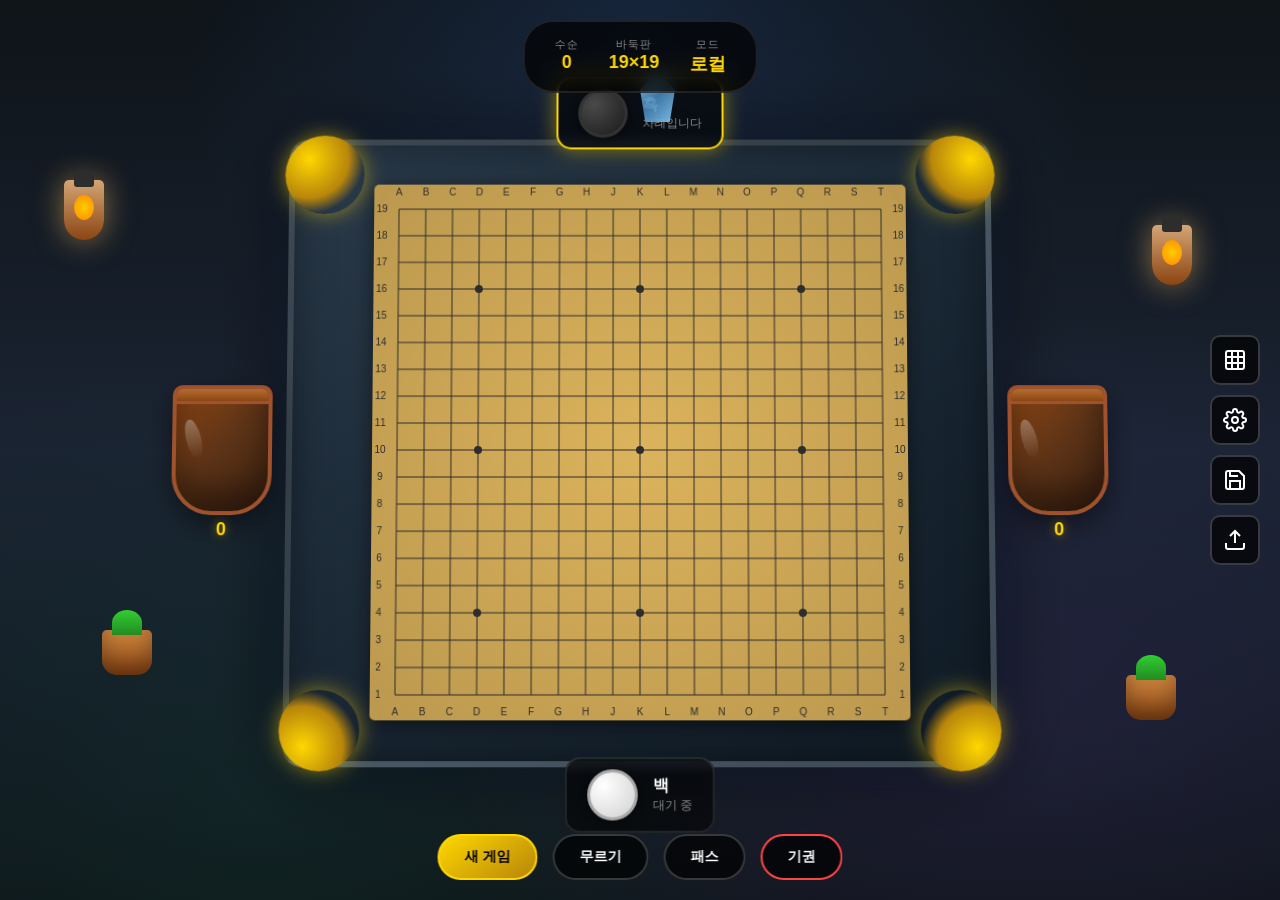
==== commit 9e8849b7: "Add mobile support, interactive objects, and improved sounds - Fix stone sound to realistic "tak!" c" ====
--- a/index.html
+++ b/index.html
@@ -7,6 +7,18 @@
     <link rel="stylesheet" href="styles.css">
 </head>
 <body>
+    <!-- 배경 상호작용 오브젝트 -->
+    <div id="bg-objects"></div>
+
+    <!-- 모바일 메뉴 토글 -->
+    <button class="mobile-menu-btn" id="mobile-menu-btn">
+        <svg viewBox="0 0 24 24" fill="none" stroke="currentColor" stroke-width="2">
+            <line x1="3" y1="12" x2="21" y2="12"/>
+            <line x1="3" y1="6" x2="21" y2="6"/>
+            <line x1="3" y1="18" x2="21" y2="18"/>
+        </svg>
+    </button>
+
     <!-- 게임 정보 바 -->
     <div class="game-info-bar">
         <div class="info-item">
--- a/styles.css
+++ b/styles.css
@@ -4,13 +4,13 @@
  */
 
 :root {
-    --bg-dark: #1a0a05;
-    --bg-medium: #2d1810;
+    --bg-dark: #0f1419;
+    --bg-medium: #1a2332;
+    --bg-light: #243447;
     --gold: #ffd700;
     --gold-dark: #b8860b;
-    --bronze: #cd7f32;
-    --wood-light: #deb887;
-    --wood-dark: #8b4513;
+    --accent: #3b82f6;
+    --accent-glow: rgba(59, 130, 246, 0.3);
 }
 
 * {
@@ -21,7 +21,11 @@
 
 body {
     font-family: 'Segoe UI', sans-serif;
-    background: linear-gradient(135deg, #1a0a05 0%, #2d1810 50%, #1a0a05 100%);
+    background:
+        radial-gradient(ellipse at 50% 0%, rgba(59, 130, 246, 0.15) 0%, transparent 50%),
+        radial-gradient(ellipse at 80% 80%, rgba(139, 92, 246, 0.1) 0%, transparent 40%),
+        radial-gradient(ellipse at 20% 90%, rgba(16, 185, 129, 0.08) 0%, transparent 40%),
+        linear-gradient(180deg, #0f1419 0%, #1a2332 50%, #0f1419 100%);
     min-height: 100vh;
     color: #fff;
     overflow-x: hidden;
@@ -51,28 +55,48 @@
 
 /* 보드 테마들 */
 .board-frame.theme-classic {
-    background: linear-gradient(145deg, #4a3728 0%, #2d1810 50%, #1a0a05 100%);
-    border: 8px solid #8b4513;
+    background: linear-gradient(145deg, #2a3a4a 0%, #1a2835 50%, #0f1a24 100%);
+    border: 6px solid rgba(255, 255, 255, 0.15);
+    box-shadow:
+        0 0 80px rgba(0,0,0,0.6),
+        inset 0 0 40px rgba(0,0,0,0.4),
+        0 0 40px rgba(59, 130, 246, 0.1);
 }
 
 .board-frame.theme-jade {
-    background: linear-gradient(145deg, #1a4a3a 0%, #0d2d24 50%, #051a14 100%);
-    border: 8px solid #2e8b57;
+    background: linear-gradient(145deg, #1a3a2a 0%, #0d2d1f 50%, #051a12 100%);
+    border: 6px solid rgba(46, 139, 87, 0.5);
+    box-shadow:
+        0 0 80px rgba(0,0,0,0.6),
+        inset 0 0 40px rgba(0,0,0,0.4),
+        0 0 40px rgba(46, 139, 87, 0.2);
 }
 
 .board-frame.theme-dragon {
-    background: linear-gradient(145deg, #4a1a1a 0%, #2d0d0d 50%, #1a0505 100%);
-    border: 8px solid #8b0000;
+    background: linear-gradient(145deg, #3a1a1a 0%, #2d0d0d 50%, #1a0505 100%);
+    border: 6px solid rgba(220, 38, 38, 0.5);
+    box-shadow:
+        0 0 80px rgba(0,0,0,0.6),
+        inset 0 0 40px rgba(0,0,0,0.4),
+        0 0 40px rgba(220, 38, 38, 0.2);
 }
 
 .board-frame.theme-celestial {
     background: linear-gradient(145deg, #1a1a4a 0%, #0d0d2d 50%, #05051a 100%);
-    border: 8px solid #4169e1;
+    border: 6px solid rgba(99, 102, 241, 0.5);
+    box-shadow:
+        0 0 80px rgba(0,0,0,0.6),
+        inset 0 0 40px rgba(0,0,0,0.4),
+        0 0 40px rgba(99, 102, 241, 0.2);
 }
 
 .board-frame.theme-golden {
-    background: linear-gradient(145deg, #4a4a1a 0%, #2d2d0d 50%, #1a1a05 100%);
-    border: 8px solid #ffd700;
+    background: linear-gradient(145deg, #3a3a1a 0%, #2d2d0d 50%, #1a1a05 100%);
+    border: 6px solid rgba(255, 215, 0, 0.5);
+    box-shadow:
+        0 0 80px rgba(0,0,0,0.6),
+        inset 0 0 40px rgba(0,0,0,0.4),
+        0 0 40px rgba(255, 215, 0, 0.2);
 }
 
 /* 코너 장식 */
@@ -396,14 +420,14 @@
 }
 
 .modal-content {
-    background: linear-gradient(145deg, #2d1810, #1a0a05);
-    border: 4px solid #8b4513;
+    background: linear-gradient(145deg, #1a2835, #0f1a24);
+    border: 2px solid rgba(255, 255, 255, 0.1);
     border-radius: 20px;
     padding: 30px;
     max-width: 900px;
     max-height: 80vh;
     overflow-y: auto;
-    box-shadow: 0 0 50px rgba(0,0,0,0.8);
+    box-shadow: 0 0 80px rgba(0,0,0,0.8), 0 0 40px rgba(59, 130, 246, 0.1);
 }
 
 .modal-header {
@@ -681,10 +705,142 @@
     opacity: 1;
 }
 
+/* ==================== 배경 상호작용 오브젝트 ==================== */
+#bg-objects {
+    position: fixed;
+    inset: 0;
+    pointer-events: none;
+    z-index: 1;
+}
+
+.bg-object {
+    position: absolute;
+    cursor: pointer;
+    pointer-events: auto;
+    transition: all 0.3s ease;
+}
+
+.bg-object.shake {
+    animation: obj-shake 0.2s ease;
+}
+
+.bg-object.broken {
+    filter: grayscale(1) brightness(0.5);
+    transform: scale(0.8);
+}
+
+@keyframes obj-shake {
+    0%, 100% { transform: translateX(0) rotate(0); }
+    25% { transform: translateX(-5px) rotate(-3deg); }
+    75% { transform: translateX(5px) rotate(3deg); }
+}
+
+/* 등불 */
+.bg-lantern {
+    width: 40px;
+    height: 60px;
+    background: linear-gradient(to bottom, #d4a574 0%, #8b4513 100%);
+    border-radius: 5px 5px 20px 20px;
+    box-shadow: 0 0 30px rgba(255, 200, 100, 0.5);
+}
+
+.bg-lantern::before {
+    content: '';
+    position: absolute;
+    top: -8px;
+    left: 50%;
+    transform: translateX(-50%);
+    width: 20px;
+    height: 15px;
+    background: #2d2d2d;
+    border-radius: 3px;
+}
+
+.bg-lantern::after {
+    content: '';
+    position: absolute;
+    top: 15px;
+    left: 50%;
+    transform: translateX(-50%);
+    width: 20px;
+    height: 25px;
+    background: radial-gradient(circle, #ffcc00 0%, #ff8800 100%);
+    border-radius: 50%;
+    animation: lantern-glow 2s ease-in-out infinite;
+}
+
+@keyframes lantern-glow {
+    0%, 100% { opacity: 0.8; box-shadow: 0 0 15px #ffcc00; }
+    50% { opacity: 1; box-shadow: 0 0 25px #ffcc00; }
+}
+
+/* 화분 */
+.bg-pot {
+    width: 50px;
+    height: 45px;
+    background: linear-gradient(to bottom, #cd853f 0%, #8b4513 100%);
+    border-radius: 5px 5px 15px 15px;
+    box-shadow: inset 0 -10px 20px rgba(0,0,0,0.3);
+}
+
+.bg-pot::before {
+    content: '';
+    position: absolute;
+    top: -20px;
+    left: 50%;
+    transform: translateX(-50%);
+    width: 30px;
+    height: 25px;
+    background: linear-gradient(to top, #228b22, #32cd32);
+    border-radius: 50% 50% 0 0;
+}
+
+/* 크리스탈 */
+.bg-crystal {
+    width: 35px;
+    height: 50px;
+    background: linear-gradient(135deg,
+        rgba(135, 206, 250, 0.9) 0%,
+        rgba(70, 130, 180, 0.9) 50%,
+        rgba(135, 206, 250, 0.9) 100%);
+    clip-path: polygon(50% 0%, 100% 35%, 85% 100%, 15% 100%, 0% 35%);
+    box-shadow: 0 0 30px rgba(135, 206, 250, 0.6);
+    animation: crystal-shine 3s ease-in-out infinite;
+}
+
+@keyframes crystal-shine {
+    0%, 100% { filter: brightness(1); }
+    50% { filter: brightness(1.3); }
+}
+
+/* 모바일 메뉴 버튼 */
+.mobile-menu-btn {
+    display: none;
+    position: fixed;
+    top: 15px;
+    right: 15px;
+    width: 45px;
+    height: 45px;
+    border-radius: 10px;
+    border: 2px solid rgba(255,255,255,0.2);
+    background: rgba(0,0,0,0.7);
+    color: #fff;
+    cursor: pointer;
+    z-index: 200;
+    padding: 10px;
+}
+
+.mobile-menu-btn svg {
+    width: 100%;
+    height: 100%;
+}
+
 /* ==================== 반응형 ==================== */
 @media (max-width: 1200px) {
     .capture-jar.left { left: -100px; }
     .capture-jar.right { right: -100px; }
+
+    .bg-object { display: none; }
 }
 
 @media (max-width: 900px) {
@@ -714,46 +870,137 @@
     }
 }
 
-@media (max-width: 600px) {
+@media (max-width: 700px) {
+    /* 모바일: 바둑판만 집중 */
+    .mobile-menu-btn {
+        display: flex;
+        align-items: center;
+        justify-content: center;
+    }
+
+    .game-info-bar {
+        top: 10px;
+        left: 10px;
+        transform: none;
+        padding: 8px 15px;
+        gap: 10px;
+        font-size: 12px;
+    }
+
+    .info-label {
+        font-size: 9px;
+    }
+
+    .info-value {
+        font-size: 12px;
+    }
+
     .board-frame {
-        padding: 60px 20px 20px 20px;
+        padding: 15px;
+        margin: 0;
+        transform: none;
+        border-width: 4px;
+    }
+
+    .corner-decoration {
+        display: none;
+    }
+
+    .player-area {
+        position: relative;
+        top: auto;
+        bottom: auto;
+        left: auto;
+        transform: none;
+        padding: 8px 15px;
+        margin-bottom: 10px;
+        gap: 10px;
+    }
+
+    .player-area.black {
+        order: 1;
+    }
+
+    .player-area.white {
+        order: 3;
+    }
+
+    .board-canvas-wrapper {
+        order: 2;
+    }
+
+    .player-avatar {
+        width: 35px;
+        height: 35px;
+    }
+
+    .player-name {
+        font-size: 14px;
+    }
+
+    .player-status {
+        font-size: 10px;
     }
 
     .capture-jar {
-        width: 50px;
-        height: 65px;
-        top: auto;
-        bottom: -80px;
-        transform: translateX(-50%);
-    }
-
-    .capture-jar.left {
-        left: 25%;
-    }
-
-    .capture-jar.right {
-        right: auto;
-        left: 75%;
-    }
-
-    .game-info-bar {
-        gap: 15px;
-        padding: 10px 20px;
-    }
-
-    .info-value {
-        font-size: 14px;
+        display: none;
+    }
+
+    .game-container {
+        padding: 60px 10px 80px 10px;
+        min-height: auto;
+    }
+
+    /* 사이드 패널 숨김 - 메뉴에서 접근 */
+    .side-panel {
+        display: none;
+        position: fixed;
+        top: 70px;
+        right: 10px;
+        flex-direction: column;
+        background: rgba(0,0,0,0.9);
+        border-radius: 10px;
+        padding: 10px;
+    }
+
+    .side-panel.show {
+        display: flex;
+    }
+
+    .settings-panel {
+        position: fixed;
+        left: 10px;
+        top: 70px;
+        transform: none;
+        max-width: calc(100vw - 20px);
     }
 
     .game-controls {
-        flex-wrap: wrap;
-        justify-content: center;
+        bottom: 10px;
+        gap: 8px;
+        width: calc(100% - 20px);
+        left: 10px;
+        transform: none;
+        justify-content: space-around;
+    }
+
+    .control-btn {
+        padding: 10px 12px;
+        font-size: 11px;
+        flex: 1;
+        text-align: center;
+    }
+
+    /* 모달 모바일 최적화 */
+    .modal-content {
+        margin: 10px;
+        max-height: calc(100vh - 20px);
+        padding: 20px;
+    }
+
+    .board-grid {
+        grid-template-columns: repeat(2, 1fr);
         gap: 10px;
-    }
-
-    .control-btn {
-        padding: 10px 18px;
-        font-size: 12px;
     }
 }
 
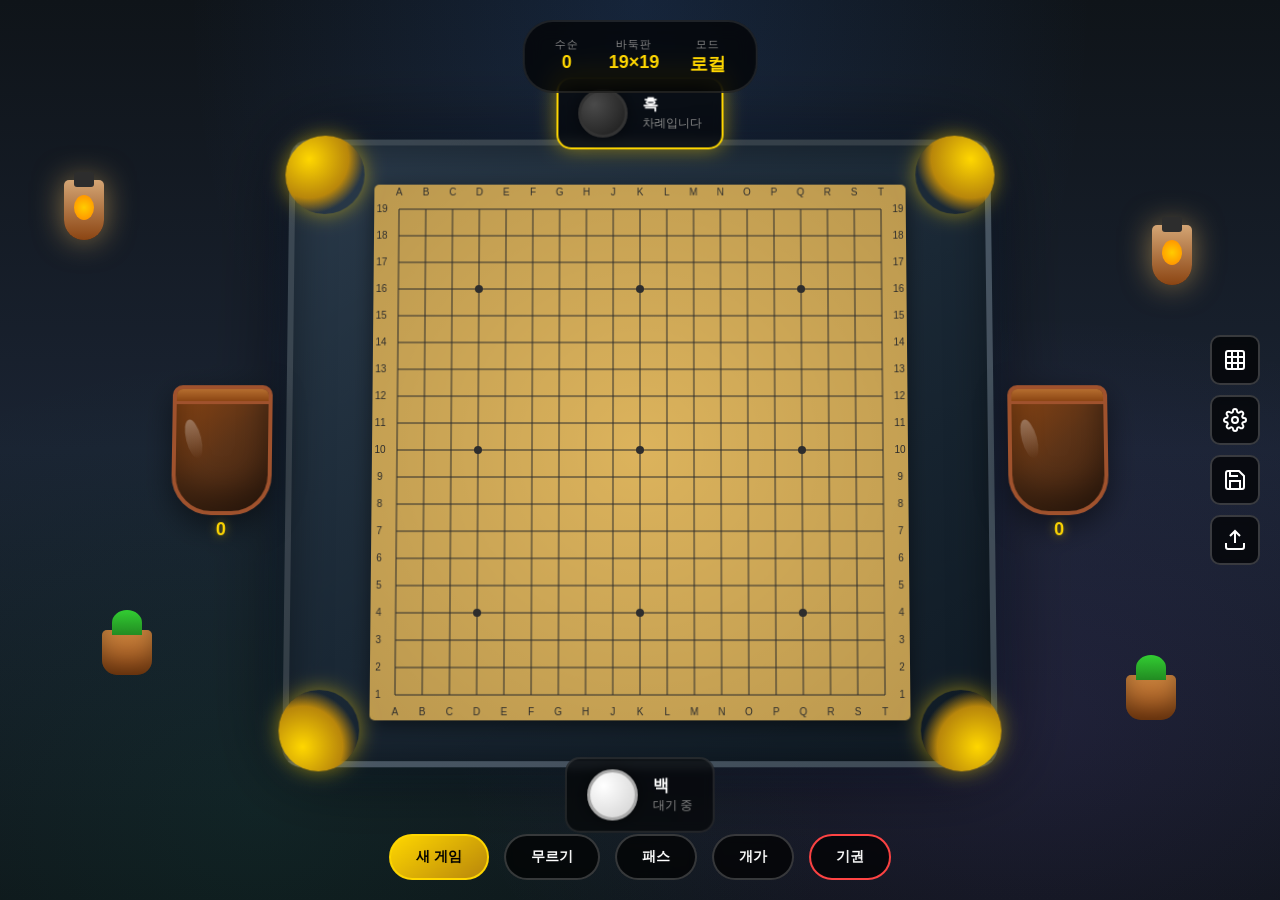
==== commit 271eca0c: "Add territory counting (개가) feature and remove crystal - Add counting mode button to toggle territor" ====
--- a/index.html
+++ b/index.html
@@ -160,6 +160,7 @@
         <button class="control-btn primary" id="btn-new-game">새 게임</button>
         <button class="control-btn" id="btn-undo">무르기</button>
         <button class="control-btn" id="btn-pass">패스</button>
+        <button class="control-btn" id="btn-count">개가</button>
         <button class="control-btn danger" id="btn-resign">기권</button>
     </div>
 
--- a/styles.css
+++ b/styles.css
@@ -641,6 +641,12 @@
 
 .control-btn.danger:hover {
     background: rgba(255, 68, 68, 0.3);
+}
+
+.control-btn.active {
+    background: linear-gradient(145deg, #10b981, #059669);
+    border-color: #10b981;
+    color: #fff;
 }
 
 /* ==================== 설정 패널 ==================== */
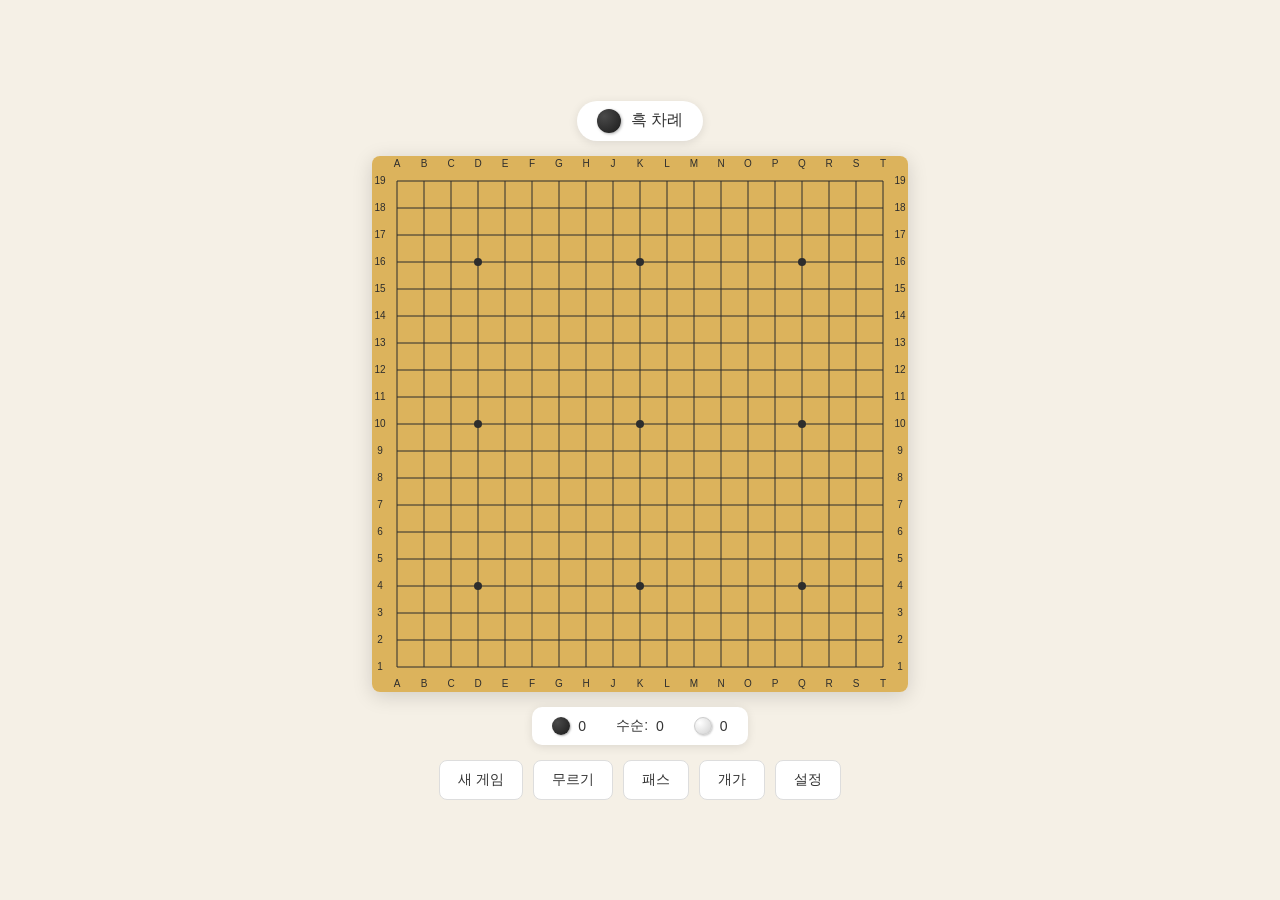
==== commit 3fefc66b: "Simplify UI to show only the Go board - Remove all decorative elements (player areas, capture jars, " ====
--- a/index.html
+++ b/index.html
@@ -3,219 +3,120 @@
 <head>
     <meta charset="UTF-8">
     <meta name="viewport" content="width=device-width, initial-scale=1.0">
-    <title>바둑 - Premium Board Collection</title>
+    <title>바둑</title>
     <link rel="stylesheet" href="styles.css">
 </head>
 <body>
-    <!-- 배경 상호작용 오브젝트 -->
-    <div id="bg-objects"></div>
-
-    <!-- 모바일 메뉴 토글 -->
-    <button class="mobile-menu-btn" id="mobile-menu-btn">
-        <svg viewBox="0 0 24 24" fill="none" stroke="currentColor" stroke-width="2">
-            <line x1="3" y1="12" x2="21" y2="12"/>
-            <line x1="3" y1="6" x2="21" y2="6"/>
-            <line x1="3" y1="18" x2="21" y2="18"/>
-        </svg>
-    </button>
-
-    <!-- 게임 정보 바 -->
-    <div class="game-info-bar">
-        <div class="info-item">
-            <div class="info-label">수순</div>
-            <div class="info-value" id="move-count">0</div>
-        </div>
-        <div class="info-item">
-            <div class="info-label">바둑판</div>
-            <div class="info-value" id="board-size-display">19×19</div>
-        </div>
-        <div class="info-item">
-            <div class="info-label">모드</div>
-            <div class="info-value" id="game-mode-display">로컬</div>
-        </div>
-    </div>
-
     <!-- 메인 게임 컨테이너 -->
     <div class="game-container">
-        <div class="board-frame theme-classic" id="board-frame">
-            <!-- 코너 장식 -->
-            <div class="corner-decoration corner-tl"></div>
-            <div class="corner-decoration corner-tr"></div>
-            <div class="corner-decoration corner-bl"></div>
-            <div class="corner-decoration corner-br"></div>
-
-            <!-- 흑 플레이어 (위) -->
-            <div class="player-area black active" id="player-black">
-                <div class="player-avatar stone-black"></div>
-                <div class="player-info">
-                    <div class="player-name">흑</div>
-                    <div class="player-status" id="black-status">차례입니다</div>
-                </div>
-            </div>
-
-            <!-- 백 플레이어 (아래) -->
-            <div class="player-area white" id="player-white">
-                <div class="player-avatar stone-white"></div>
-                <div class="player-info">
-                    <div class="player-name">백</div>
-                    <div class="player-status" id="white-status">대기 중</div>
-                </div>
-            </div>
-
-            <!-- 흑이 잡은 돌 항아리 (왼쪽 - 백돌) -->
-            <div class="capture-jar left" id="jar-black" title="클릭하여 상호작용">
-                <div class="jar-body">
-                    <div class="jar-rim"></div>
-                    <div class="jar-shine"></div>
-                    <div class="captured-stones-container" id="captured-white"></div>
-                </div>
-                <div class="capture-count" id="black-captures">0</div>
-            </div>
-
-            <!-- 백이 잡은 돌 항아리 (오른쪽 - 흑돌) -->
-            <div class="capture-jar right" id="jar-white" title="클릭하여 상호작용">
-                <div class="jar-body">
-                    <div class="jar-rim"></div>
-                    <div class="jar-shine"></div>
-                    <div class="captured-stones-container" id="captured-black"></div>
-                </div>
-                <div class="capture-count" id="white-captures">0</div>
+        <div class="board-wrapper">
+            <!-- 현재 턴 표시 -->
+            <div class="turn-indicator" id="turn-indicator">
+                <div class="turn-stone black" id="turn-stone"></div>
+                <span id="turn-text">흑 차례</span>
             </div>
 
             <!-- 바둑판 캔버스 -->
             <div class="board-canvas-wrapper">
                 <canvas id="board-canvas"></canvas>
             </div>
+
+            <!-- 게임 정보 -->
+            <div class="game-info">
+                <div class="info-item">
+                    <span class="stone-icon black"></span>
+                    <span id="black-captures">0</span>
+                </div>
+                <div class="info-item">
+                    <span>수순: </span>
+                    <span id="move-count">0</span>
+                </div>
+                <div class="info-item">
+                    <span class="stone-icon white"></span>
+                    <span id="white-captures">0</span>
+                </div>
+            </div>
+
+            <!-- 게임 컨트롤 버튼 -->
+            <div class="game-controls">
+                <button class="control-btn" id="btn-new-game">새 게임</button>
+                <button class="control-btn" id="btn-undo">무르기</button>
+                <button class="control-btn" id="btn-pass">패스</button>
+                <button class="control-btn" id="btn-count">개가</button>
+                <button class="control-btn" id="btn-settings">설정</button>
+            </div>
         </div>
     </div>
 
-    <!-- 사이드 패널 (오른쪽) -->
-    <div class="side-panel">
-        <button class="panel-btn" id="btn-boards" title="보드 스킨">
-            <svg viewBox="0 0 24 24" fill="none" stroke="currentColor" stroke-width="2">
-                <rect x="3" y="3" width="18" height="18" rx="2"/>
-                <line x1="3" y1="9" x2="21" y2="9"/>
-                <line x1="3" y1="15" x2="21" y2="15"/>
-                <line x1="9" y1="3" x2="9" y2="21"/>
-                <line x1="15" y1="3" x2="15" y2="21"/>
-            </svg>
-        </button>
-        <button class="panel-btn" id="btn-settings" title="설정">
-            <svg viewBox="0 0 24 24" fill="none" stroke="currentColor" stroke-width="2">
-                <circle cx="12" cy="12" r="3"/>
-                <path d="M19.4 15a1.65 1.65 0 0 0 .33 1.82l.06.06a2 2 0 0 1 0 2.83 2 2 0 0 1-2.83 0l-.06-.06a1.65 1.65 0 0 0-1.82-.33 1.65 1.65 0 0 0-1 1.51V21a2 2 0 0 1-2 2 2 2 0 0 1-2-2v-.09A1.65 1.65 0 0 0 9 19.4a1.65 1.65 0 0 0-1.82.33l-.06.06a2 2 0 0 1-2.83 0 2 2 0 0 1 0-2.83l.06-.06a1.65 1.65 0 0 0 .33-1.82 1.65 1.65 0 0 0-1.51-1H3a2 2 0 0 1-2-2 2 2 0 0 1 2-2h.09A1.65 1.65 0 0 0 4.6 9a1.65 1.65 0 0 0-.33-1.82l-.06-.06a2 2 0 0 1 0-2.83 2 2 0 0 1 2.83 0l.06.06a1.65 1.65 0 0 0 1.82.33H9a1.65 1.65 0 0 0 1-1.51V3a2 2 0 0 1 2-2 2 2 0 0 1 2 2v.09a1.65 1.65 0 0 0 1 1.51 1.65 1.65 0 0 0 1.82-.33l.06-.06a2 2 0 0 1 2.83 0 2 2 0 0 1 0 2.83l-.06.06a1.65 1.65 0 0 0-.33 1.82V9a1.65 1.65 0 0 0 1.51 1H21a2 2 0 0 1 2 2 2 2 0 0 1-2 2h-.09a1.65 1.65 0 0 0-1.51 1z"/>
-            </svg>
-        </button>
-        <button class="panel-btn" id="btn-save" title="기보 저장">
-            <svg viewBox="0 0 24 24" fill="none" stroke="currentColor" stroke-width="2">
-                <path d="M19 21H5a2 2 0 0 1-2-2V5a2 2 0 0 1 2-2h11l5 5v11a2 2 0 0 1-2 2z"/>
-                <polyline points="17 21 17 13 7 13 7 21"/>
-                <polyline points="7 3 7 8 15 8"/>
-            </svg>
-        </button>
-        <button class="panel-btn" id="btn-load" title="기보 불러오기">
-            <svg viewBox="0 0 24 24" fill="none" stroke="currentColor" stroke-width="2">
-                <path d="M21 15v4a2 2 0 0 1-2 2H5a2 2 0 0 1-2-2v-4"/>
-                <polyline points="17 8 12 3 7 8"/>
-                <line x1="12" y1="3" x2="12" y2="15"/>
-            </svg>
-        </button>
-        <input type="file" id="sgf-file-input" accept=".sgf" style="display: none;">
-    </div>
-
-    <!-- 설정 패널 (왼쪽) -->
-    <div class="settings-panel" id="settings-panel">
-        <div class="setting-group">
-            <label class="setting-label">바둑판 크기</label>
-            <select id="board-size" class="setting-select">
-                <option value="9">9×9</option>
-                <option value="13">13×13</option>
-                <option value="19" selected>19×19</option>
-            </select>
-        </div>
-        <div class="setting-group">
-            <label class="setting-label">게임 모드</label>
-            <select id="game-mode" class="setting-select">
-                <option value="local">로컬 대국</option>
-                <option value="ai">AI 대국</option>
-            </select>
-        </div>
-        <div class="setting-group" id="ai-settings" style="display: none;">
-            <label class="setting-label">AI 난이도</label>
-            <select id="ai-level" class="setting-select">
-                <option value="1">초급</option>
-                <option value="2" selected>중급</option>
-                <option value="3">고급</option>
-            </select>
-        </div>
-        <div class="setting-group">
-            <label class="setting-label">
-                <input type="checkbox" id="sound-enabled" checked> 소리
-            </label>
-        </div>
-    </div>
-
-    <!-- 게임 컨트롤 버튼 -->
-    <div class="game-controls">
-        <button class="control-btn primary" id="btn-new-game">새 게임</button>
-        <button class="control-btn" id="btn-undo">무르기</button>
-        <button class="control-btn" id="btn-pass">패스</button>
-        <button class="control-btn" id="btn-count">개가</button>
-        <button class="control-btn danger" id="btn-resign">기권</button>
-    </div>
-
-    <!-- 보드 선택 모달 -->
-    <div class="modal-overlay" id="board-modal">
+    <!-- 설정 모달 -->
+    <div class="modal-overlay" id="settings-modal">
         <div class="modal-content">
             <div class="modal-header">
-                <h2 class="modal-title">보드 스킨 선택</h2>
-                <button class="modal-close" id="close-board-modal">&times;</button>
+                <h2 class="modal-title">설정</h2>
+                <button class="modal-close" id="close-settings-modal">&times;</button>
             </div>
-            <div class="board-grid" id="board-grid">
-                <!-- JavaScript에서 동적 생성 -->
+            <div class="settings-body">
+                <div class="setting-group">
+                    <label class="setting-label">바둑판 크기</label>
+                    <select id="board-size" class="setting-select">
+                        <option value="9">9×9</option>
+                        <option value="13">13×13</option>
+                        <option value="19" selected>19×19</option>
+                    </select>
+                </div>
+                <div class="setting-group">
+                    <label class="setting-label">게임 모드</label>
+                    <select id="game-mode" class="setting-select">
+                        <option value="local">로컬 대국</option>
+                        <option value="ai">AI 대국</option>
+                    </select>
+                </div>
+                <div class="setting-group" id="ai-settings" style="display: none;">
+                    <label class="setting-label">AI 난이도</label>
+                    <select id="ai-level" class="setting-select">
+                        <option value="1">초급</option>
+                        <option value="2" selected>중급</option>
+                        <option value="3">고급</option>
+                    </select>
+                </div>
+                <div class="setting-group">
+                    <label class="setting-label">
+                        <input type="checkbox" id="sound-enabled" checked> 소리
+                    </label>
+                </div>
+                <div class="setting-group">
+                    <button class="control-btn" id="btn-save">기보 저장</button>
+                    <button class="control-btn" id="btn-load">기보 불러오기</button>
+                    <input type="file" id="sgf-file-input" accept=".sgf" style="display: none;">
+                </div>
             </div>
         </div>
     </div>
 
     <!-- 게임 종료 모달 -->
     <div class="modal-overlay" id="gameover-modal">
-        <div class="modal-content" style="text-align: center; max-width: 400px;">
+        <div class="modal-content" style="text-align: center; max-width: 350px;">
             <div class="modal-header" style="justify-content: center;">
                 <h2 class="modal-title">게임 종료</h2>
             </div>
             <div style="padding: 20px;">
-                <p id="gameover-message" style="font-size: 24px; margin-bottom: 20px;"></p>
-                <div style="display: flex; justify-content: center; gap: 40px; margin-bottom: 30px;">
+                <p id="gameover-message" style="font-size: 22px; margin-bottom: 20px;"></p>
+                <div style="display: flex; justify-content: center; gap: 30px; margin-bottom: 25px;">
                     <div>
-                        <div class="player-avatar stone-black" style="margin: 0 auto 10px;"></div>
-                        <div style="color: #888;">흑</div>
-                        <div style="font-size: 28px; font-weight: bold; color: #ffd700;" id="black-score">0</div>
+                        <div class="stone-icon black large"></div>
+                        <div style="color: #666; font-size: 14px;">흑</div>
+                        <div style="font-size: 24px; font-weight: bold;" id="black-score">0</div>
                     </div>
                     <div>
-                        <div class="player-avatar stone-white" style="margin: 0 auto 10px;"></div>
-                        <div style="color: #888;">백</div>
-                        <div style="font-size: 28px; font-weight: bold; color: #ffd700;" id="white-score">0</div>
+                        <div class="stone-icon white large"></div>
+                        <div style="color: #666; font-size: 14px;">백</div>
+                        <div style="font-size: 24px; font-weight: bold;" id="white-score">0</div>
                     </div>
                 </div>
-                <div style="display: flex; gap: 15px; justify-content: center;">
+                <div style="display: flex; gap: 10px; justify-content: center;">
                     <button class="control-btn primary" id="btn-rematch">다시 하기</button>
                     <button class="control-btn" id="btn-close-gameover">닫기</button>
                 </div>
-            </div>
-        </div>
-    </div>
-
-    <!-- 광고 모달 -->
-    <div class="modal-overlay" id="ad-modal">
-        <div class="modal-content" style="text-align: center; max-width: 400px;">
-            <div class="modal-header" style="justify-content: center;">
-                <h2 class="modal-title">광고</h2>
-            </div>
-            <div style="padding: 40px;">
-                <div style="background: rgba(255,255,255,0.1); padding: 60px 40px; border-radius: 10px; margin-bottom: 20px;">
-                    <p style="color: #888;">광고 영역</p>
-                </div>
-                <p style="color: #ffd700; font-size: 18px;">무르기까지 <span id="ad-countdown">5</span>초</p>
             </div>
         </div>
     </div>
--- a/styles.css
+++ b/styles.css
@@ -1,17 +1,6 @@
 /*
- * 바둑 게임 - 하스스톤 스타일 UI
- * Premium Board System
+ * 바둑 게임 - 간단한 스타일
  */
-
-:root {
-    --bg-dark: #0f1419;
-    --bg-medium: #1a2332;
-    --bg-light: #243447;
-    --gold: #ffd700;
-    --gold-dark: #b8860b;
-    --accent: #3b82f6;
-    --accent-glow: rgba(59, 130, 246, 0.3);
-}
 
 * {
     margin: 0;
@@ -21,686 +10,278 @@
 
 body {
     font-family: 'Segoe UI', sans-serif;
-    background:
-        radial-gradient(ellipse at 50% 0%, rgba(59, 130, 246, 0.15) 0%, transparent 50%),
-        radial-gradient(ellipse at 80% 80%, rgba(139, 92, 246, 0.1) 0%, transparent 40%),
-        radial-gradient(ellipse at 20% 90%, rgba(16, 185, 129, 0.08) 0%, transparent 40%),
-        linear-gradient(180deg, #0f1419 0%, #1a2332 50%, #0f1419 100%);
+    background: #f5f0e6;
     min-height: 100vh;
-    color: #fff;
-    overflow-x: hidden;
-}
-
-/* ==================== 메인 레이아웃 ==================== */
+    color: #333;
+}
+
+/* 메인 레이아웃 */
 .game-container {
     display: flex;
     justify-content: center;
     align-items: center;
     min-height: 100vh;
     padding: 20px;
-    perspective: 1000px;
-}
-
-/* ==================== 게임 보드 프레임 ==================== */
-.board-frame {
-    position: relative;
-    padding: 40px 80px;
+}
+
+.board-wrapper {
+    display: flex;
+    flex-direction: column;
+    align-items: center;
+    gap: 15px;
+}
+
+/* 턴 표시 */
+.turn-indicator {
+    display: flex;
+    align-items: center;
+    gap: 10px;
+    padding: 8px 20px;
+    background: #fff;
     border-radius: 20px;
-    box-shadow:
-        0 0 60px rgba(0,0,0,0.8),
-        inset 0 0 30px rgba(0,0,0,0.5);
-    transform: rotateX(2deg);
-    transition: all 0.5s ease;
-}
-
-/* 보드 테마들 */
-.board-frame.theme-classic {
-    background: linear-gradient(145deg, #2a3a4a 0%, #1a2835 50%, #0f1a24 100%);
-    border: 6px solid rgba(255, 255, 255, 0.15);
-    box-shadow:
-        0 0 80px rgba(0,0,0,0.6),
-        inset 0 0 40px rgba(0,0,0,0.4),
-        0 0 40px rgba(59, 130, 246, 0.1);
-}
-
-.board-frame.theme-jade {
-    background: linear-gradient(145deg, #1a3a2a 0%, #0d2d1f 50%, #051a12 100%);
-    border: 6px solid rgba(46, 139, 87, 0.5);
-    box-shadow:
-        0 0 80px rgba(0,0,0,0.6),
-        inset 0 0 40px rgba(0,0,0,0.4),
-        0 0 40px rgba(46, 139, 87, 0.2);
-}
-
-.board-frame.theme-dragon {
-    background: linear-gradient(145deg, #3a1a1a 0%, #2d0d0d 50%, #1a0505 100%);
-    border: 6px solid rgba(220, 38, 38, 0.5);
-    box-shadow:
-        0 0 80px rgba(0,0,0,0.6),
-        inset 0 0 40px rgba(0,0,0,0.4),
-        0 0 40px rgba(220, 38, 38, 0.2);
-}
-
-.board-frame.theme-celestial {
-    background: linear-gradient(145deg, #1a1a4a 0%, #0d0d2d 50%, #05051a 100%);
-    border: 6px solid rgba(99, 102, 241, 0.5);
-    box-shadow:
-        0 0 80px rgba(0,0,0,0.6),
-        inset 0 0 40px rgba(0,0,0,0.4),
-        0 0 40px rgba(99, 102, 241, 0.2);
-}
-
-.board-frame.theme-golden {
-    background: linear-gradient(145deg, #3a3a1a 0%, #2d2d0d 50%, #1a1a05 100%);
-    border: 6px solid rgba(255, 215, 0, 0.5);
-    box-shadow:
-        0 0 80px rgba(0,0,0,0.6),
-        inset 0 0 40px rgba(0,0,0,0.4),
-        0 0 40px rgba(255, 215, 0, 0.2);
-}
-
-/* 코너 장식 */
-.corner-decoration {
-    position: absolute;
-    width: 80px;
-    height: 80px;
-    background-size: contain;
-    background-repeat: no-repeat;
-    pointer-events: none;
-    z-index: 10;
-}
-
-.corner-tl { top: -10px; left: -10px; }
-.corner-tr { top: -10px; right: -10px; transform: scaleX(-1); }
-.corner-bl { bottom: -10px; left: -10px; transform: scaleY(-1); }
-.corner-br { bottom: -10px; right: -10px; transform: scale(-1); }
-
-/* 클래식 테마 코너 */
-.theme-classic .corner-decoration {
-    background: radial-gradient(circle at 30% 30%, #ffd700 0%, #b8860b 50%, transparent 70%);
+    box-shadow: 0 2px 10px rgba(0,0,0,0.1);
+}
+
+.turn-stone {
+    width: 24px;
+    height: 24px;
     border-radius: 50%;
-    box-shadow: 0 0 20px rgba(255, 215, 0, 0.5);
-}
-
-/* 용 테마 코너 */
-.theme-dragon .corner-decoration {
-    background: radial-gradient(circle at 30% 30%, #ff4500 0%, #8b0000 50%, transparent 70%);
-    box-shadow: 0 0 20px rgba(255, 69, 0, 0.5);
-}
-
-/* 비취 테마 코너 */
-.theme-jade .corner-decoration {
-    background: radial-gradient(circle at 30% 30%, #00ff7f 0%, #2e8b57 50%, transparent 70%);
-    box-shadow: 0 0 20px rgba(0, 255, 127, 0.5);
-}
-
-/* 천상 테마 코너 */
-.theme-celestial .corner-decoration {
-    background: radial-gradient(circle at 30% 30%, #87ceeb 0%, #4169e1 50%, transparent 70%);
-    box-shadow: 0 0 20px rgba(135, 206, 235, 0.5);
-}
-
-/* 황금 테마 코너 */
-.theme-golden .corner-decoration {
-    background: radial-gradient(circle at 30% 30%, #fff8dc 0%, #ffd700 50%, transparent 70%);
-    box-shadow: 0 0 25px rgba(255, 215, 0, 0.7);
-}
-
-/* ==================== 플레이어 영역 ==================== */
-.player-area {
-    position: absolute;
-    display: flex;
-    align-items: center;
-    gap: 15px;
-    padding: 10px 20px;
-    background: rgba(0,0,0,0.6);
-    border-radius: 15px;
-    border: 2px solid rgba(255,255,255,0.1);
-    backdrop-filter: blur(5px);
-}
-
-.player-area.black {
-    top: -70px;
-    left: 50%;
-    transform: translateX(-50%);
-}
-
-.player-area.white {
-    bottom: -70px;
-    left: 50%;
-    transform: translateX(-50%);
-}
-
-.player-avatar {
-    width: 50px;
-    height: 50px;
-    border-radius: 50%;
-    display: flex;
-    align-items: center;
-    justify-content: center;
-    font-size: 24px;
-    box-shadow: 0 0 15px rgba(0,0,0,0.5);
-}
-
-.player-avatar.stone-black {
+}
+
+.turn-stone.black {
     background: radial-gradient(circle at 30% 30%, #4a4a4a, #1a1a1a);
-    border: 3px solid #333;
-}
-
-.player-avatar.stone-white {
-    background: radial-gradient(circle at 30% 30%, #ffffff, #d0d0d0);
-    border: 3px solid #aaa;
-}
-
-.player-info {
-    text-align: left;
-}
-
-.player-name {
+    box-shadow: 1px 1px 3px rgba(0,0,0,0.3);
+}
+
+.turn-stone.white {
+    background: radial-gradient(circle at 30% 30%, #fff, #d0d0d0);
+    border: 1px solid #ccc;
+    box-shadow: 1px 1px 3px rgba(0,0,0,0.2);
+}
+
+#turn-text {
     font-size: 16px;
-    font-weight: bold;
-    color: #fff;
-}
-
-.player-status {
-    font-size: 12px;
-    color: #888;
-}
-
-/* 턴 표시 글로우 */
-.player-area.active {
-    border-color: #ffd700;
-    box-shadow: 0 0 20px rgba(255, 215, 0, 0.5);
-}
-
-.player-area.active .player-avatar {
-    animation: pulse-glow 1.5s ease-in-out infinite;
-}
-
-@keyframes pulse-glow {
-    0%, 100% { box-shadow: 0 0 15px rgba(255, 215, 0, 0.5); }
-    50% { box-shadow: 0 0 30px rgba(255, 215, 0, 0.8); }
-}
-
-/* ==================== 따낸 돌 항아리 ==================== */
-.capture-jar {
-    position: absolute;
-    width: 100px;
-    height: 130px;
-    cursor: pointer;
-    transition: transform 0.3s ease;
-}
-
-.capture-jar:hover {
-    transform: scale(1.05);
-}
-
-.capture-jar.left {
-    left: -120px;
-    top: 50%;
-    transform: translateY(-50%);
-}
-
-.capture-jar.right {
-    right: -120px;
-    top: 50%;
-    transform: translateY(-50%);
-}
-
-.capture-jar:hover.left,
-.capture-jar:hover.right {
-    transform: translateY(-50%) scale(1.05);
-}
-
-.jar-body {
-    position: relative;
-    width: 100%;
-    height: 100%;
-    background: linear-gradient(135deg, #8b4513 0%, #5c3317 50%, #3d2211 100%);
-    border-radius: 10px 10px 40px 40px;
-    border: 4px solid #a0522d;
-    box-shadow:
-        inset 0 -20px 30px rgba(0,0,0,0.4),
-        0 10px 30px rgba(0,0,0,0.5);
+    font-weight: 500;
+}
+
+/* 바둑판 */
+.board-canvas-wrapper {
+    border-radius: 8px;
     overflow: hidden;
-}
-
-.jar-rim {
-    position: absolute;
-    top: -10px;
-    left: -5px;
-    right: -5px;
-    height: 25px;
-    background: linear-gradient(to bottom, #cd853f, #8b4513);
-    border-radius: 10px 10px 5px 5px;
-    border: 3px solid #a0522d;
-}
-
-.jar-shine {
-    position: absolute;
-    top: 30px;
-    left: 10px;
-    width: 15px;
-    height: 40px;
-    background: linear-gradient(to bottom, rgba(255,255,255,0.3), transparent);
-    border-radius: 50%;
-    transform: rotate(-15deg);
-}
-
-/* 항아리 안의 돌들 */
-.captured-stones-container {
-    position: absolute;
-    bottom: 15px;
-    left: 10px;
-    right: 10px;
-    height: 70px;
-    display: flex;
-    flex-wrap: wrap;
-    justify-content: center;
-    align-content: flex-end;
-    gap: 2px;
-}
-
-.captured-stone {
-    width: 14px;
-    height: 14px;
-    border-radius: 50%;
-    transition: all 0.3s ease;
-    cursor: pointer;
-    animation: stone-drop 0.5s ease-out;
-}
-
-.captured-stone:hover {
-    transform: scale(1.3) translateY(-5px);
-    z-index: 10;
-}
-
-.captured-stone.black {
-    background: radial-gradient(circle at 30% 30%, #4a4a4a, #1a1a1a);
-    box-shadow: 1px 1px 3px rgba(0,0,0,0.5);
-}
-
-.captured-stone.white {
-    background: radial-gradient(circle at 30% 30%, #ffffff, #d0d0d0);
-    box-shadow: 1px 1px 3px rgba(0,0,0,0.3);
-}
-
-@keyframes stone-drop {
-    0% { transform: translateY(-30px); opacity: 0; }
-    60% { transform: translateY(5px); }
-    100% { transform: translateY(0); opacity: 1; }
-}
-
-.capture-count {
-    position: absolute;
-    bottom: -25px;
-    left: 50%;
-    transform: translateX(-50%);
-    font-size: 18px;
-    font-weight: bold;
-    color: #ffd700;
-    text-shadow: 0 0 10px rgba(255, 215, 0, 0.5);
-}
-
-/* ==================== 바둑판 캔버스 ==================== */
-.board-canvas-wrapper {
-    position: relative;
-    border-radius: 5px;
-    overflow: hidden;
-    box-shadow:
-        inset 0 0 20px rgba(0,0,0,0.3),
-        0 5px 20px rgba(0,0,0,0.5);
+    box-shadow: 0 4px 20px rgba(0,0,0,0.15);
+    -webkit-user-select: none;
+    -moz-user-select: none;
+    -ms-user-select: none;
+    user-select: none;
+    -webkit-touch-callout: none;
+    touch-action: none;
 }
 
 #board-canvas {
     display: block;
     cursor: pointer;
-}
-
-/* ==================== 사이드 컨트롤 패널 ==================== */
-.side-panel {
-    position: fixed;
-    right: 20px;
-    top: 50%;
-    transform: translateY(-50%);
-    display: flex;
-    flex-direction: column;
+    -webkit-user-select: none;
+    -moz-user-select: none;
+    -ms-user-select: none;
+    user-select: none;
+    -webkit-touch-callout: none;
+    touch-action: none;
+}
+
+/* 게임 정보 */
+.game-info {
+    display: flex;
+    justify-content: center;
+    align-items: center;
+    gap: 30px;
+    padding: 10px 20px;
+    background: #fff;
+    border-radius: 10px;
+    box-shadow: 0 2px 10px rgba(0,0,0,0.1);
+}
+
+.info-item {
+    display: flex;
+    align-items: center;
+    gap: 8px;
+    font-size: 14px;
+}
+
+/* 돌 아이콘 */
+.stone-icon {
+    width: 18px;
+    height: 18px;
+    border-radius: 50%;
+    display: inline-block;
+}
+
+.stone-icon.black {
+    background: radial-gradient(circle at 30% 30%, #4a4a4a, #1a1a1a);
+    box-shadow: 1px 1px 2px rgba(0,0,0,0.3);
+}
+
+.stone-icon.white {
+    background: radial-gradient(circle at 30% 30%, #fff, #d0d0d0);
+    border: 1px solid #ccc;
+    box-shadow: 1px 1px 2px rgba(0,0,0,0.2);
+}
+
+.stone-icon.large {
+    width: 36px;
+    height: 36px;
+    margin: 0 auto 5px;
+}
+
+/* 게임 컨트롤 버튼 */
+.game-controls {
+    display: flex;
     gap: 10px;
-    z-index: 100;
-}
-
-.panel-btn {
-    width: 50px;
-    height: 50px;
-    border-radius: 10px;
-    border: 2px solid rgba(255,255,255,0.2);
-    background: rgba(0,0,0,0.7);
+    flex-wrap: wrap;
+    justify-content: center;
+}
+
+.control-btn {
+    padding: 10px 18px;
+    border-radius: 8px;
+    border: 1px solid #ddd;
+    background: #fff;
+    color: #333;
+    font-size: 14px;
+    cursor: pointer;
+    transition: all 0.2s ease;
+}
+
+.control-btn:hover {
+    background: #f0f0f0;
+    border-color: #ccc;
+}
+
+.control-btn:active {
+    transform: scale(0.98);
+}
+
+.control-btn.primary {
+    background: #2c5f2d;
+    border-color: #2c5f2d;
     color: #fff;
-    font-size: 20px;
-    cursor: pointer;
-    transition: all 0.3s ease;
-    display: flex;
-    align-items: center;
-    justify-content: center;
-    backdrop-filter: blur(5px);
-}
-
-.panel-btn:hover {
-    background: rgba(255, 215, 0, 0.3);
-    border-color: #ffd700;
-    transform: scale(1.1);
-}
-
-.panel-btn.active {
-    background: rgba(255, 215, 0, 0.5);
-    border-color: #ffd700;
-}
-
-.panel-btn svg {
-    width: 24px;
-    height: 24px;
-}
-
-/* ==================== 보드 선택 모달 ==================== */
+}
+
+.control-btn.primary:hover {
+    background: #3d7a3e;
+}
+
+.control-btn.active {
+    background: #4a90d9;
+    border-color: #4a90d9;
+    color: #fff;
+}
+
+/* 모달 */
 .modal-overlay {
     position: fixed;
     inset: 0;
-    background: rgba(0,0,0,0.9);
+    background: rgba(0,0,0,0.5);
     display: none;
     align-items: center;
     justify-content: center;
     z-index: 1000;
-    opacity: 0;
-    transition: opacity 0.3s ease;
 }
 
 .modal-overlay.show {
     display: flex;
-    opacity: 1;
 }
 
 .modal-content {
-    background: linear-gradient(145deg, #1a2835, #0f1a24);
-    border: 2px solid rgba(255, 255, 255, 0.1);
-    border-radius: 20px;
-    padding: 30px;
-    max-width: 900px;
+    background: #fff;
+    border-radius: 12px;
+    padding: 25px;
+    max-width: 400px;
+    width: 90%;
     max-height: 80vh;
     overflow-y: auto;
-    box-shadow: 0 0 80px rgba(0,0,0,0.8), 0 0 40px rgba(59, 130, 246, 0.1);
+    box-shadow: 0 10px 40px rgba(0,0,0,0.2);
 }
 
 .modal-header {
     display: flex;
     justify-content: space-between;
     align-items: center;
-    margin-bottom: 25px;
+    margin-bottom: 20px;
     padding-bottom: 15px;
-    border-bottom: 2px solid rgba(255,215,0,0.3);
+    border-bottom: 1px solid #eee;
 }
 
 .modal-title {
-    font-size: 28px;
-    color: #ffd700;
-    text-shadow: 0 0 10px rgba(255, 215, 0, 0.5);
+    font-size: 20px;
+    color: #333;
 }
 
 .modal-close {
-    width: 40px;
-    height: 40px;
+    width: 32px;
+    height: 32px;
     border-radius: 50%;
-    border: 2px solid #666;
-    background: transparent;
-    color: #fff;
-    font-size: 24px;
+    border: none;
+    background: #f0f0f0;
+    color: #666;
+    font-size: 20px;
     cursor: pointer;
-    transition: all 0.3s ease;
+    transition: all 0.2s ease;
 }
 
 .modal-close:hover {
-    border-color: #ff4444;
-    color: #ff4444;
-}
-
-/* 보드 그리드 */
-.board-grid {
-    display: grid;
-    grid-template-columns: repeat(auto-fill, minmax(200px, 1fr));
-    gap: 20px;
-}
-
-.board-card {
-    position: relative;
-    background: rgba(0,0,0,0.4);
-    border-radius: 15px;
-    padding: 15px;
-    cursor: pointer;
-    transition: all 0.3s ease;
-    border: 3px solid transparent;
-}
-
-.board-card:hover {
-    transform: translateY(-5px);
-    border-color: rgba(255,215,0,0.5);
-}
-
-.board-card.selected {
-    border-color: #ffd700;
-    box-shadow: 0 0 20px rgba(255, 215, 0, 0.5);
-}
-
-.board-card.locked {
-    opacity: 0.7;
-}
-
-.board-preview {
-    width: 100%;
-    aspect-ratio: 1;
-    border-radius: 10px;
-    margin-bottom: 10px;
-}
-
-.board-preview.preview-classic {
-    background: linear-gradient(145deg, #dcb35c, #c4a35a);
-    border: 3px solid #8b4513;
-}
-
-.board-preview.preview-jade {
-    background: linear-gradient(145deg, #3cb371, #2e8b57);
-    border: 3px solid #006400;
-}
-
-.board-preview.preview-dragon {
-    background: linear-gradient(145deg, #cd5c5c, #8b0000);
-    border: 3px solid #4a0000;
-}
-
-.board-preview.preview-celestial {
-    background: linear-gradient(145deg, #6495ed, #4169e1);
-    border: 3px solid #00008b;
-}
-
-.board-preview.preview-golden {
-    background: linear-gradient(145deg, #ffd700, #daa520);
-    border: 3px solid #b8860b;
-}
-
-/* 미니 바둑판 패턴 */
-.board-preview::before {
-    content: '';
-    position: absolute;
-    inset: 20px;
-    background-image:
-        linear-gradient(rgba(0,0,0,0.3) 1px, transparent 1px),
-        linear-gradient(90deg, rgba(0,0,0,0.3) 1px, transparent 1px);
-    background-size: 20px 20px;
-}
-
-.board-name {
-    font-size: 16px;
-    font-weight: bold;
-    color: #fff;
-    margin-bottom: 5px;
-}
-
-.board-price {
-    font-size: 14px;
-    color: #ffd700;
-}
-
-.board-price.free {
-    color: #7fff00;
-}
-
-.lock-icon {
-    position: absolute;
-    top: 50%;
-    left: 50%;
-    transform: translate(-50%, -50%);
-    font-size: 40px;
-    color: rgba(255,255,255,0.8);
-    text-shadow: 0 0 20px rgba(0,0,0,0.8);
-}
-
-/* ==================== 게임 정보 바 ==================== */
-.game-info-bar {
-    position: fixed;
-    top: 20px;
-    left: 50%;
-    transform: translateX(-50%);
-    display: flex;
-    gap: 30px;
-    padding: 15px 30px;
-    background: rgba(0,0,0,0.7);
-    border-radius: 30px;
-    border: 2px solid rgba(255,255,255,0.1);
-    backdrop-filter: blur(10px);
-    z-index: 100;
-}
-
-.info-item {
-    text-align: center;
-}
-
-.info-label {
-    font-size: 11px;
-    color: #888;
-    text-transform: uppercase;
-    letter-spacing: 1px;
-}
-
-.info-value {
-    font-size: 18px;
-    font-weight: bold;
-    color: #ffd700;
-}
-
-/* ==================== 게임 컨트롤 버튼 ==================== */
-.game-controls {
-    position: fixed;
-    bottom: 20px;
-    left: 50%;
-    transform: translateX(-50%);
-    display: flex;
+    background: #e0e0e0;
+    color: #333;
+}
+
+/* 설정 */
+.settings-body {
+    display: flex;
+    flex-direction: column;
     gap: 15px;
-    z-index: 100;
-}
-
-.control-btn {
-    padding: 12px 25px;
-    border-radius: 25px;
-    border: 2px solid rgba(255,255,255,0.2);
-    background: rgba(0,0,0,0.7);
-    color: #fff;
-    font-size: 14px;
-    font-weight: bold;
-    cursor: pointer;
-    transition: all 0.3s ease;
-    backdrop-filter: blur(5px);
-}
-
-.control-btn:hover {
-    background: rgba(255, 215, 0, 0.3);
-    border-color: #ffd700;
-    transform: translateY(-3px);
-}
-
-.control-btn.primary {
-    background: linear-gradient(145deg, #ffd700, #b8860b);
-    border-color: #ffd700;
-    color: #000;
-}
-
-.control-btn.primary:hover {
-    background: linear-gradient(145deg, #ffed4a, #ffd700);
-}
-
-.control-btn.danger {
-    border-color: #ff4444;
-}
-
-.control-btn.danger:hover {
-    background: rgba(255, 68, 68, 0.3);
-}
-
-.control-btn.active {
-    background: linear-gradient(145deg, #10b981, #059669);
-    border-color: #10b981;
-    color: #fff;
-}
-
-/* ==================== 설정 패널 ==================== */
-.settings-panel {
-    position: fixed;
-    left: 20px;
-    top: 50%;
-    transform: translateY(-50%);
-    background: rgba(0,0,0,0.8);
-    border-radius: 15px;
-    padding: 20px;
-    border: 2px solid rgba(255,255,255,0.1);
-    backdrop-filter: blur(10px);
-    z-index: 100;
-    display: none;
-}
-
-.settings-panel.show {
-    display: block;
 }
 
 .setting-group {
-    margin-bottom: 15px;
+    display: flex;
+    flex-direction: column;
+    gap: 8px;
+}
+
+.setting-group:last-child {
+    flex-direction: row;
+    gap: 10px;
+    margin-top: 10px;
 }
 
 .setting-label {
-    font-size: 12px;
-    color: #888;
-    margin-bottom: 5px;
-    display: block;
+    font-size: 14px;
+    color: #666;
 }
 
 .setting-select {
     width: 100%;
-    padding: 8px 12px;
+    padding: 10px 12px;
     border-radius: 8px;
-    border: 1px solid rgba(255,255,255,0.2);
-    background: rgba(0,0,0,0.5);
-    color: #fff;
-    font-size: 14px;
-}
-
-/* ==================== 토스트 알림 ==================== */
+    border: 1px solid #ddd;
+    background: #fff;
+    font-size: 14px;
+}
+
+.setting-select:focus {
+    outline: none;
+    border-color: #4a90d9;
+}
+
+/* 토스트 알림 */
 .toast {
     position: fixed;
-    bottom: 100px;
+    bottom: 30px;
     left: 50%;
     transform: translateX(-50%) translateY(100px);
-    padding: 15px 30px;
-    background: rgba(0,0,0,0.9);
-    border-radius: 10px;
-    border: 2px solid #ffd700;
+    padding: 12px 24px;
+    background: #333;
+    border-radius: 8px;
     color: #fff;
-    font-size: 16px;
+    font-size: 14px;
     opacity: 0;
     transition: all 0.3s ease;
     z-index: 2000;
@@ -711,322 +292,50 @@
     opacity: 1;
 }
 
-/* ==================== 배경 상호작용 오브젝트 ==================== */
-#bg-objects {
-    position: fixed;
-    inset: 0;
-    pointer-events: none;
-    z-index: 1;
-}
-
-.bg-object {
-    position: absolute;
-    cursor: pointer;
-    pointer-events: auto;
-    transition: all 0.3s ease;
-}
-
-.bg-object.shake {
-    animation: obj-shake 0.2s ease;
-}
-
-.bg-object.broken {
-    filter: grayscale(1) brightness(0.5);
-    transform: scale(0.8);
-}
-
-@keyframes obj-shake {
-    0%, 100% { transform: translateX(0) rotate(0); }
-    25% { transform: translateX(-5px) rotate(-3deg); }
-    75% { transform: translateX(5px) rotate(3deg); }
-}
-
-/* 등불 */
-.bg-lantern {
-    width: 40px;
-    height: 60px;
-    background: linear-gradient(to bottom, #d4a574 0%, #8b4513 100%);
-    border-radius: 5px 5px 20px 20px;
-    box-shadow: 0 0 30px rgba(255, 200, 100, 0.5);
-}
-
-.bg-lantern::before {
-    content: '';
-    position: absolute;
-    top: -8px;
-    left: 50%;
-    transform: translateX(-50%);
-    width: 20px;
-    height: 15px;
-    background: #2d2d2d;
-    border-radius: 3px;
-}
-
-.bg-lantern::after {
-    content: '';
-    position: absolute;
-    top: 15px;
-    left: 50%;
-    transform: translateX(-50%);
-    width: 20px;
-    height: 25px;
-    background: radial-gradient(circle, #ffcc00 0%, #ff8800 100%);
-    border-radius: 50%;
-    animation: lantern-glow 2s ease-in-out infinite;
-}
-
-@keyframes lantern-glow {
-    0%, 100% { opacity: 0.8; box-shadow: 0 0 15px #ffcc00; }
-    50% { opacity: 1; box-shadow: 0 0 25px #ffcc00; }
-}
-
-/* 화분 */
-.bg-pot {
-    width: 50px;
-    height: 45px;
-    background: linear-gradient(to bottom, #cd853f 0%, #8b4513 100%);
-    border-radius: 5px 5px 15px 15px;
-    box-shadow: inset 0 -10px 20px rgba(0,0,0,0.3);
-}
-
-.bg-pot::before {
-    content: '';
-    position: absolute;
-    top: -20px;
-    left: 50%;
-    transform: translateX(-50%);
-    width: 30px;
-    height: 25px;
-    background: linear-gradient(to top, #228b22, #32cd32);
-    border-radius: 50% 50% 0 0;
-}
-
-/* 크리스탈 */
-.bg-crystal {
-    width: 35px;
-    height: 50px;
-    background: linear-gradient(135deg,
-        rgba(135, 206, 250, 0.9) 0%,
-        rgba(70, 130, 180, 0.9) 50%,
-        rgba(135, 206, 250, 0.9) 100%);
-    clip-path: polygon(50% 0%, 100% 35%, 85% 100%, 15% 100%, 0% 35%);
-    box-shadow: 0 0 30px rgba(135, 206, 250, 0.6);
-    animation: crystal-shine 3s ease-in-out infinite;
-}
-
-@keyframes crystal-shine {
-    0%, 100% { filter: brightness(1); }
-    50% { filter: brightness(1.3); }
-}
-
-/* 모바일 메뉴 버튼 */
-.mobile-menu-btn {
-    display: none;
-    position: fixed;
-    top: 15px;
-    right: 15px;
-    width: 45px;
-    height: 45px;
-    border-radius: 10px;
-    border: 2px solid rgba(255,255,255,0.2);
-    background: rgba(0,0,0,0.7);
-    color: #fff;
-    cursor: pointer;
-    z-index: 200;
-    padding: 10px;
-}
-
-.mobile-menu-btn svg {
-    width: 100%;
-    height: 100%;
-}
-
-/* ==================== 반응형 ==================== */
-@media (max-width: 1200px) {
-    .capture-jar.left { left: -100px; }
-    .capture-jar.right { right: -100px; }
-
-    .bg-object { display: none; }
-}
-
-@media (max-width: 900px) {
-    .board-frame {
-        padding: 30px 40px;
-    }
-
-    .capture-jar {
-        width: 70px;
-        height: 90px;
-    }
-
-    .capture-jar.left { left: -80px; }
-    .capture-jar.right { right: -80px; }
-
-    .captured-stone {
-        width: 10px;
-        height: 10px;
-    }
-
-    .side-panel {
-        right: 10px;
-    }
-
-    .settings-panel {
-        left: 10px;
-    }
-}
-
-@media (max-width: 700px) {
-    /* 모바일: 바둑판만 집중 */
-    .mobile-menu-btn {
-        display: flex;
-        align-items: center;
-        justify-content: center;
-    }
-
-    .game-info-bar {
-        top: 10px;
-        left: 10px;
-        transform: none;
+/* 반응형 */
+@media (max-width: 600px) {
+    .game-container {
+        padding: 15px;
+    }
+
+    .board-wrapper {
+        gap: 12px;
+    }
+
+    .turn-indicator {
+        padding: 6px 15px;
+    }
+
+    .turn-stone {
+        width: 20px;
+        height: 20px;
+    }
+
+    #turn-text {
+        font-size: 14px;
+    }
+
+    .game-info {
+        gap: 15px;
         padding: 8px 15px;
-        gap: 10px;
+    }
+
+    .info-item {
         font-size: 12px;
-    }
-
-    .info-label {
-        font-size: 9px;
-    }
-
-    .info-value {
+        gap: 5px;
+    }
+
+    .stone-icon {
+        width: 14px;
+        height: 14px;
+    }
+
+    .game-controls {
+        gap: 8px;
+    }
+
+    .control-btn {
+        padding: 8px 12px;
         font-size: 12px;
     }
-
-    .board-frame {
-        padding: 15px;
-        margin: 0;
-        transform: none;
-        border-width: 4px;
-    }
-
-    .corner-decoration {
-        display: none;
-    }
-
-    .player-area {
-        position: relative;
-        top: auto;
-        bottom: auto;
-        left: auto;
-        transform: none;
-        padding: 8px 15px;
-        margin-bottom: 10px;
-        gap: 10px;
-    }
-
-    .player-area.black {
-        order: 1;
-    }
-
-    .player-area.white {
-        order: 3;
-    }
-
-    .board-canvas-wrapper {
-        order: 2;
-    }
-
-    .player-avatar {
-        width: 35px;
-        height: 35px;
-    }
-
-    .player-name {
-        font-size: 14px;
-    }
-
-    .player-status {
-        font-size: 10px;
-    }
-
-    .capture-jar {
-        display: none;
-    }
-
-    .game-container {
-        padding: 60px 10px 80px 10px;
-        min-height: auto;
-    }
-
-    /* 사이드 패널 숨김 - 메뉴에서 접근 */
-    .side-panel {
-        display: none;
-        position: fixed;
-        top: 70px;
-        right: 10px;
-        flex-direction: column;
-        background: rgba(0,0,0,0.9);
-        border-radius: 10px;
-        padding: 10px;
-    }
-
-    .side-panel.show {
-        display: flex;
-    }
-
-    .settings-panel {
-        position: fixed;
-        left: 10px;
-        top: 70px;
-        transform: none;
-        max-width: calc(100vw - 20px);
-    }
-
-    .game-controls {
-        bottom: 10px;
-        gap: 8px;
-        width: calc(100% - 20px);
-        left: 10px;
-        transform: none;
-        justify-content: space-around;
-    }
-
-    .control-btn {
-        padding: 10px 12px;
-        font-size: 11px;
-        flex: 1;
-        text-align: center;
-    }
-
-    /* 모달 모바일 최적화 */
-    .modal-content {
-        margin: 10px;
-        max-height: calc(100vh - 20px);
-        padding: 20px;
-    }
-
-    .board-grid {
-        grid-template-columns: repeat(2, 1fr);
-        gap: 10px;
-    }
-}
-
-/* ==================== 애니메이션 ==================== */
-@keyframes float {
-    0%, 100% { transform: translateY(0); }
-    50% { transform: translateY(-10px); }
-}
-
-@keyframes sparkle {
-    0%, 100% { opacity: 0; transform: scale(0); }
-    50% { opacity: 1; transform: scale(1); }
-}
-
-.sparkle {
-    position: absolute;
-    width: 10px;
-    height: 10px;
-    background: #ffd700;
-    border-radius: 50%;
-    animation: sparkle 1s ease-in-out infinite;
-    pointer-events: none;
-}
+}
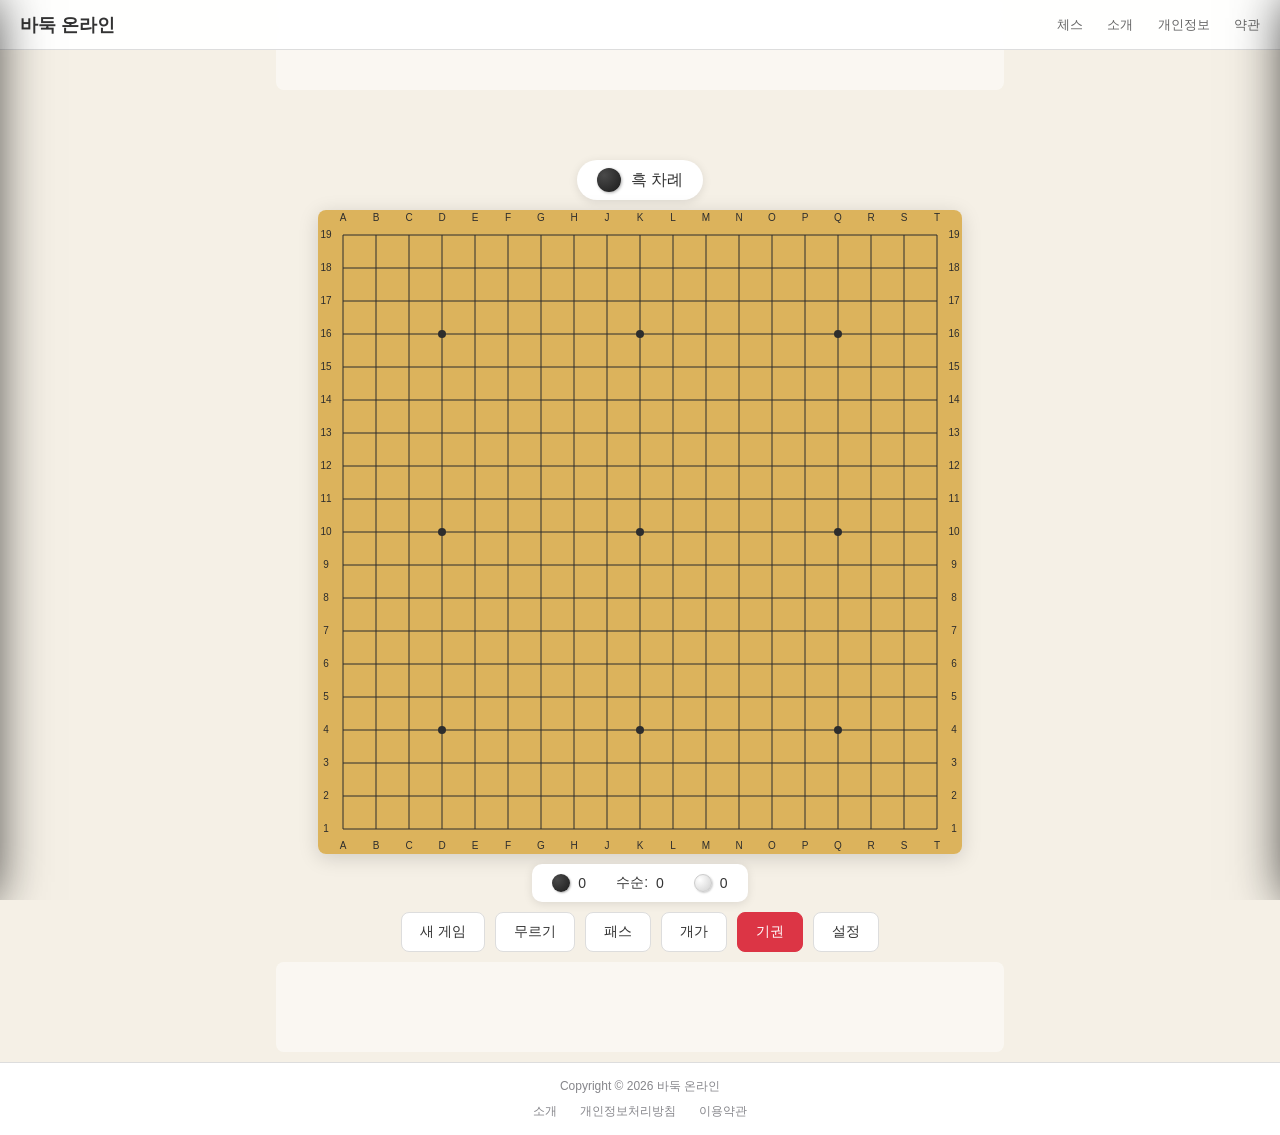
==== commit 7ded89ac: "feat(chess): add complete chess game with modern rules - Add chess game page with full chess rules i" ====
--- a/index.html
+++ b/index.html
@@ -1,12 +1,160 @@
 <!DOCTYPE html>
 <html lang="ko">
 <head>
+    <!-- Google Analytics -->
+    <script async src="https://www.googletagmanager.com/gtag/js?id=G-YXJSQD3KBJ"></script>
+    <script>
+        window.dataLayer = window.dataLayer || [];
+        function gtag(){dataLayer.push(arguments);}
+        gtag('js', new Date());
+        gtag('config', 'G-YXJSQD3KBJ');
+    </script>
+
     <meta charset="UTF-8">
     <meta name="viewport" content="width=device-width, initial-scale=1.0">
-    <title>바둑</title>
+    <title>바둑 온라인 - 무료 웹 바둑 게임</title>
+    <meta name="description" content="무료 온라인 바둑 게임. 설치 없이 브라우저에서 바로 바둑을 즐기세요. AI 대국, 로컬 대국, 기보 저장 지원.">
+    <meta name="keywords" content="바둑, 바둑 게임, 온라인 바둑, 무료 바둑, 바둑 AI, Go game, Baduk">
+
+    <!-- Canonical URL -->
+    <link rel="canonical" href="https://baduk.ionflow.xyz/">
+
+    <!-- Open Graph -->
+    <meta property="og:type" content="website">
+    <meta property="og:site_name" content="바둑 온라인">
+    <meta property="og:title" content="바둑 온라인 - 무료 웹 바둑 게임">
+    <meta property="og:description" content="무료 온라인 바둑 게임. 설치 없이 브라우저에서 바로 바둑을 즐기세요.">
+    <meta property="og:url" content="https://baduk.ionflow.xyz/">
+    <meta property="og:locale" content="ko_KR">
+
+    <!-- Twitter Card -->
+    <meta name="twitter:card" content="summary">
+    <meta name="twitter:title" content="바둑 온라인 - 무료 웹 바둑 게임">
+    <meta name="twitter:description" content="무료 온라인 바둑 게임. 설치 없이 브라우저에서 바로 바둑을 즐기세요.">
+
+    <!-- Preconnect for performance -->
+    <link rel="preconnect" href="https://pagead2.googlesyndication.com">
+    <link rel="dns-prefetch" href="https://pagead2.googlesyndication.com">
+
+    <!-- Google AdSense -->
+    <script async src="https://pagead2.googlesyndication.com/pagead/js/adsbygoogle.js?client=ca-pub-3465506500903274"
+        crossorigin="anonymous"></script>
+
     <link rel="stylesheet" href="styles.css">
+
+    <style>
+        /* Header */
+        .site-header {
+            background: rgba(255,255,255,0.95);
+            backdrop-filter: blur(10px);
+            position: fixed;
+            top: 0;
+            left: 0;
+            right: 0;
+            z-index: 100;
+            border-bottom: 1px solid #ddd;
+            padding: 0 20px;
+            height: 50px;
+            display: flex;
+            align-items: center;
+            justify-content: space-between;
+        }
+
+        .site-header .logo {
+            font-size: 18px;
+            font-weight: 600;
+            text-decoration: none;
+            color: #333;
+        }
+
+        .site-header nav a {
+            font-size: 13px;
+            color: #666;
+            text-decoration: none;
+            margin-left: 20px;
+        }
+
+        .site-header nav a:hover {
+            color: #333;
+        }
+
+        /* Ad Space */
+        .ad-container {
+            max-width: 728px;
+            margin: 0 auto 10px;
+            min-height: 90px;
+            background: rgba(255,255,255,0.5);
+            border-radius: 8px;
+            display: flex;
+            align-items: center;
+            justify-content: center;
+            color: #999;
+            font-size: 12px;
+        }
+
+        /* Footer */
+        .site-footer {
+            background: #fff;
+            padding: 15px 20px;
+            text-align: center;
+            font-size: 12px;
+            color: #86868b;
+            border-top: 1px solid #ddd;
+            margin-top: 10px;
+        }
+
+        .site-footer a {
+            color: #86868b;
+            text-decoration: none;
+            margin: 0 10px;
+        }
+
+        .site-footer a:hover {
+            color: #333;
+        }
+
+        /* Adjust game container for header */
+        .game-container {
+            padding-top: 60px;
+            padding-bottom: 10px;
+            min-height: calc(100vh - 100px);
+        }
+
+        @media (max-width: 600px) {
+            .site-header nav {
+                display: none;
+            }
+            .ad-container {
+                min-height: 60px;
+                margin: 0 10px 10px;
+            }
+        }
+    </style>
 </head>
 <body>
+    <!-- Header -->
+    <header class="site-header">
+        <a href="/" class="logo">바둑 온라인</a>
+        <nav>
+            <a href="/chess.html">체스</a>
+            <a href="/pages/about.html">소개</a>
+            <a href="/pages/privacy.html">개인정보</a>
+            <a href="/pages/terms.html">약관</a>
+        </nav>
+    </header>
+
+    <!-- Top Ad -->
+    <div class="ad-container" id="ad-top">
+        <!-- AdSense Ad Unit -->
+        <ins class="adsbygoogle"
+            style="display:block"
+            data-ad-client="ca-pub-3465506500903274"
+            data-ad-slot="YOUR_AD_SLOT_ID"
+            data-ad-format="auto"
+            data-full-width-responsive="true"></ins>
+        <script>(adsbygoogle = window.adsbygoogle || []).push({});</script>
+    </div>
+
     <!-- 메인 게임 컨테이너 -->
     <div class="game-container">
         <div class="board-wrapper">
@@ -43,10 +191,33 @@
                 <button class="control-btn" id="btn-undo">무르기</button>
                 <button class="control-btn" id="btn-pass">패스</button>
                 <button class="control-btn" id="btn-count">개가</button>
+                <button class="control-btn danger" id="btn-resign">기권</button>
                 <button class="control-btn" id="btn-settings">설정</button>
             </div>
         </div>
     </div>
+
+    <!-- Bottom Ad -->
+    <div class="ad-container" id="ad-bottom">
+        <!-- AdSense Ad Unit -->
+        <ins class="adsbygoogle"
+            style="display:block"
+            data-ad-client="ca-pub-3465506500903274"
+            data-ad-slot="YOUR_AD_SLOT_ID_2"
+            data-ad-format="auto"
+            data-full-width-responsive="true"></ins>
+        <script>(adsbygoogle = window.adsbygoogle || []).push({});</script>
+    </div>
+
+    <!-- Footer -->
+    <footer class="site-footer">
+        <p>Copyright &copy; 2026 바둑 온라인</p>
+        <div style="margin-top: 8px;">
+            <a href="/pages/about.html">소개</a>
+            <a href="/pages/privacy.html">개인정보처리방침</a>
+            <a href="/pages/terms.html">이용약관</a>
+        </div>
+    </footer>
 
     <!-- 설정 모달 -->
     <div class="modal-overlay" id="settings-modal">
@@ -124,6 +295,32 @@
     <!-- 토스트 알림 -->
     <div class="toast" id="toast"></div>
 
+    <!-- 새 게임 커튼 이펙트 -->
+    <div class="curtain-overlay" id="curtain-overlay">
+        <div class="curtain curtain-left"></div>
+        <div class="curtain curtain-right"></div>
+        <div class="curtain-text">새 게임</div>
+    </div>
+
+    <!-- JSON-LD Structured Data -->
+    <script type="application/ld+json">
+    {
+        "@context": "https://schema.org",
+        "@type": "WebApplication",
+        "name": "바둑 온라인",
+        "url": "https://baduk.ionflow.xyz/",
+        "description": "무료 온라인 바둑 게임. 설치 없이 브라우저에서 바로 바둑을 즐기세요.",
+        "applicationCategory": "GameApplication",
+        "operatingSystem": "Web Browser",
+        "offers": {
+            "@type": "Offer",
+            "price": "0",
+            "priceCurrency": "USD"
+        },
+        "inLanguage": "ko"
+    }
+    </script>
+
     <script src="js/game.js"></script>
     <script src="js/ai.js"></script>
     <script src="js/sgf.js"></script>
--- a/styles.css
+++ b/styles.css
@@ -21,14 +21,14 @@
     justify-content: center;
     align-items: center;
     min-height: 100vh;
-    padding: 20px;
+    padding: 10px;
 }
 
 .board-wrapper {
     display: flex;
     flex-direction: column;
     align-items: center;
-    gap: 15px;
+    gap: 10px;
 }
 
 /* 턴 표시 */
@@ -174,6 +174,17 @@
     background: #4a90d9;
     border-color: #4a90d9;
     color: #fff;
+}
+
+.control-btn.danger {
+    background: #dc3545;
+    border-color: #dc3545;
+    color: #fff;
+}
+
+.control-btn.danger:hover {
+    background: #c82333;
+    border-color: #bd2130;
 }
 
 /* 모달 */
@@ -292,14 +303,112 @@
     opacity: 1;
 }
 
+/* 새 게임 커튼 이펙트 */
+.curtain-overlay {
+    position: fixed;
+    inset: 0;
+    z-index: 3000;
+    pointer-events: none;
+    overflow: hidden;
+}
+
+.curtain-overlay.active {
+    pointer-events: auto;
+}
+
+.curtain {
+    position: absolute;
+    top: 0;
+    width: 51%;
+    height: 100%;
+    background: linear-gradient(180deg, #1a1a2e 0%, #16213e 40%, #1a1a2e 100%);
+    box-shadow: 0 0 50px rgba(0,0,0,0.8);
+}
+
+.curtain-left {
+    left: 0;
+    transform: translateX(-101%);
+    border-right: 4px solid #dcb35c;
+    transition: transform 0.6s cubic-bezier(0.4, 0, 0.2, 1);
+}
+
+.curtain-right {
+    right: 0;
+    transform: translateX(101%);
+    border-left: 4px solid #dcb35c;
+    transition: transform 0.6s cubic-bezier(0.4, 0, 0.2, 1);
+}
+
+.curtain-overlay.closing .curtain-left,
+.curtain-overlay.closing .curtain-right {
+    transform: translateX(0);
+}
+
+.curtain-text {
+    position: absolute;
+    top: 50%;
+    left: 50%;
+    transform: translate(-50%, -50%);
+    font-size: 36px;
+    font-weight: bold;
+    color: #dcb35c;
+    text-shadow: 0 0 20px rgba(220, 179, 92, 0.8), 0 4px 15px rgba(0,0,0,0.8);
+    opacity: 0;
+    transition: opacity 0.3s ease;
+    z-index: 10;
+    white-space: nowrap;
+}
+
+.curtain-overlay.show-text .curtain-text {
+    opacity: 1;
+}
+
+/* 커튼 장식 - 세로 줄무늬 */
+.curtain::before {
+    content: '';
+    position: absolute;
+    top: 0;
+    left: 0;
+    right: 0;
+    bottom: 0;
+    background: repeating-linear-gradient(
+        90deg,
+        transparent 0px,
+        transparent 30px,
+        rgba(255,255,255,0.02) 30px,
+        rgba(255,255,255,0.02) 60px
+    );
+}
+
+/* 커튼 중앙 빛 효과 */
+.curtain-left::after {
+    content: '';
+    position: absolute;
+    top: 0;
+    right: 0;
+    width: 80px;
+    height: 100%;
+    background: linear-gradient(90deg, transparent, rgba(220, 179, 92, 0.1));
+}
+
+.curtain-right::after {
+    content: '';
+    position: absolute;
+    top: 0;
+    left: 0;
+    width: 80px;
+    height: 100%;
+    background: linear-gradient(-90deg, transparent, rgba(220, 179, 92, 0.1));
+}
+
 /* 반응형 */
 @media (max-width: 600px) {
     .game-container {
-        padding: 15px;
+        padding: 8px;
     }
 
     .board-wrapper {
-        gap: 12px;
+        gap: 8px;
     }
 
     .turn-indicator {
